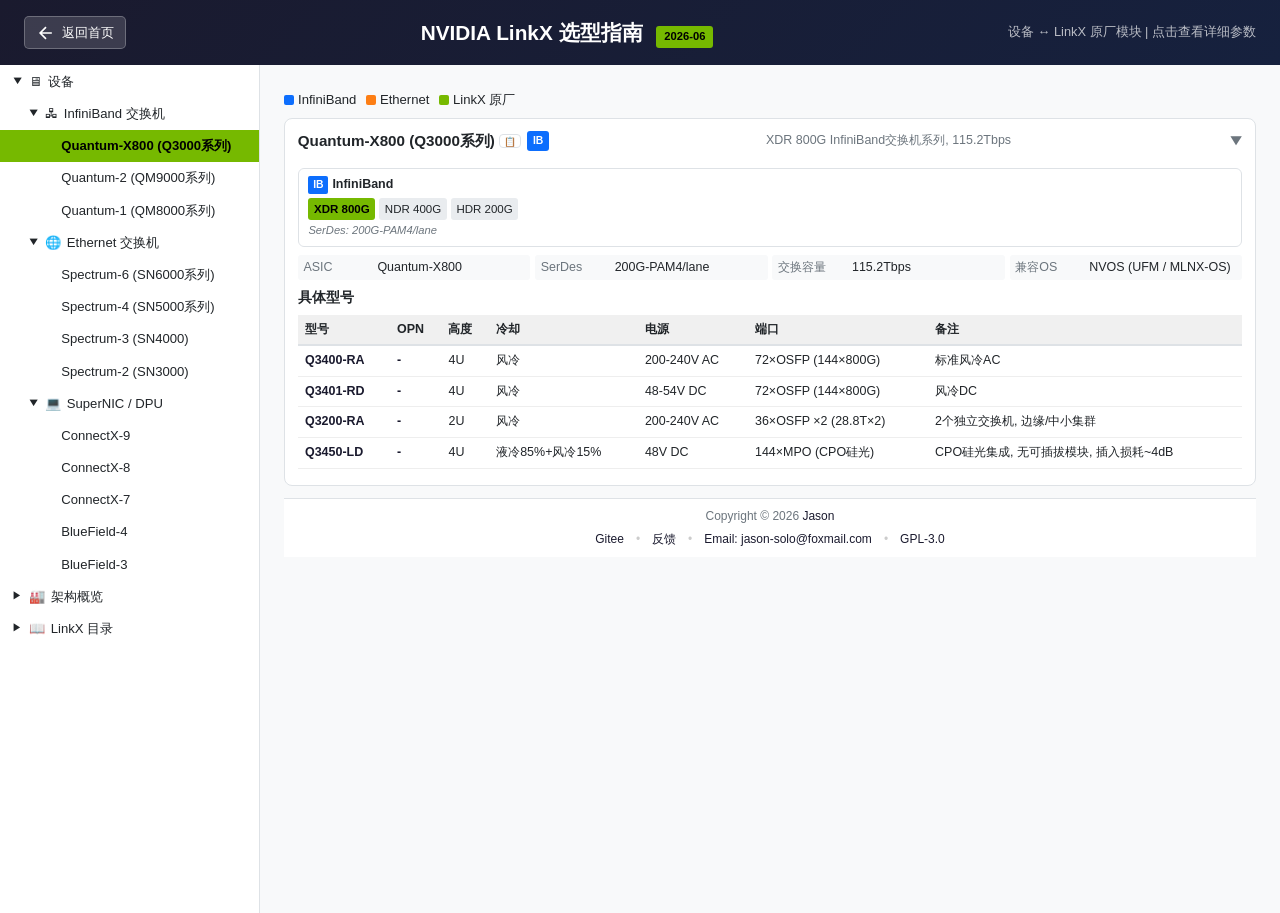
==== nvidia-linkx-selector/nvidia-linkx-selector.html @ 98344ff4 "init: JTools-OCalc - 光电领域计算工具集\n\n功能特性：\n- 进制转换器：十进制/十六进制/二进制相互转换\n- Hex/ASCII转换器：十六进制与ASCII码双向转换\n-" ====
<!DOCTYPE html>
<html lang="zh-CN">
<head>
<meta charset="UTF-8">
<meta name="viewport" content="width=device-width, initial-scale=1.0">
<title>NVIDIA LinkX 光模块选型指南</title>
<style>
:root{--bg:#f8f9fa;--card:#fff;--border:#dee2e6;--accent:#76b900;--accent2:#1a1a2e;--text:#212529;--muted:#6c757d;--ib:#0d6efd;--eth:#fd7e14;--linkx:#76b900;--sidebar-w:260px}
*{margin:0;padding:0;box-sizing:border-box}
body{font-family:-apple-system,BlinkMacSystemFont,"Segoe UI",Roboto,sans-serif;background:var(--bg);color:var(--text);line-height:1.6}
.header{background:linear-gradient(135deg,#1a1a2e,#16213e);color:#fff;padding:1rem 1.5rem;display:flex;align-items:center;justify-content:space-between;flex-wrap:wrap;gap:.5rem}
.back-button{display:inline-flex;align-items:center;gap:.35rem;padding:.3rem .7rem;background:rgba(255,255,255,.15);color:#fff;text-decoration:none;border-radius:5px;font-size:.82rem;font-weight:500;transition:all .2s;border:1px solid rgba(255,255,255,.25)}
.back-button:hover{background:rgba(255,255,255,.3);transform:translateX(-2px)}
.header h1{font-size:1.3rem}
.header h1 .badge{display:inline-block;background:var(--accent);color:#000;padding:.1rem .5rem;border-radius:3px;font-size:.7rem;font-weight:700;margin-left:.5rem}
.header .subtitle{opacity:.7;font-size:.8rem}
.layout{display:flex;height:calc(100vh - 52px);overflow:hidden}
.sidebar{width:var(--sidebar-w);min-width:var(--sidebar-w);background:var(--card);border-right:1px solid var(--border);overflow-y:auto;overflow-x:hidden;flex-shrink:0}
.sidebar-toggle{display:none;position:fixed;top:52px;left:0;z-index:100;background:var(--accent);color:#000;border:none;padding:.4rem .6rem;cursor:pointer;font-size:1rem}
.tree-item{display:flex;align-items:center;gap:.35rem;padding:.35rem .6rem;padding-left:calc(.6rem + var(--depth,0)*1rem);cursor:pointer;font-size:.82rem;white-space:nowrap;overflow:hidden;text-overflow:ellipsis;transition:background .15s;user-select:none}
.tree-item:hover{background:#e9ecef}
.tree-item.active{background:var(--accent);color:#000;font-weight:600}
.tree-item .arrow{font-size:.65rem;transition:transform .2s;flex-shrink:0;width:14px;text-align:center}
.tree-item .arrow.open{transform:rotate(90deg)}
.tree-item .icon{flex-shrink:0}
.tree-children{display:none}
.tree-children.open{display:block}
.main{flex:1;overflow-y:auto;padding:1rem 1.5rem}
.section-title{font-size:1.1rem;font-weight:700;margin:1rem 0 .6rem;padding-bottom:.25rem;border-bottom:2px solid var(--accent);display:flex;align-items:center;gap:.5rem}
.section-title .icon{font-size:1.2rem}
.legend{display:flex;flex-wrap:wrap;gap:.6rem;margin:.5rem 0;font-size:.82rem}
.legend span{display:flex;align-items:center;gap:.25rem}
.legend .dot{width:10px;height:10px;border-radius:2px;display:inline-block}
.card{background:var(--card);border:1px solid var(--border);border-radius:8px;margin-bottom:.8rem;overflow:hidden;transition:box-shadow .2s}
.card:hover{box-shadow:0 2px 12px rgba(0,0,0,.08)}
.card-header{display:flex;align-items:center;justify-content:space-between;padding:.6rem .8rem;cursor:pointer;user-select:none}
.card-header:hover{background:#f0f0f0}
.card-header .name{font-weight:700;font-size:.95rem;display:flex;align-items:center;gap:.4rem}
.card-header .name .tag{font-size:.65rem;padding:.1rem .35rem;border-radius:3px;color:#fff;font-weight:600}
.card-header .summary{color:var(--muted);font-size:.78rem}
.card-header .arrow{transition:transform .2s;font-size:.85rem;color:var(--muted)}
.card.open .card-header .arrow{transform:rotate(90deg)}
.card-body{display:none;padding:0 .8rem .6rem}
.card.open .card-body{display:block}
.rate-box{display:flex;flex-wrap:wrap;gap:.5rem;margin:.3rem 0 .5rem}
.rate-section{flex:1;min-width:200px;border:1px solid var(--border);border-radius:6px;padding:.4rem .6rem}
.rate-section .rate-title{font-weight:700;font-size:.78rem;margin-bottom:.2rem;display:flex;align-items:center;gap:.25rem}
.rate-section .rate-list{display:flex;flex-wrap:wrap;gap:.25rem}
.rate-chip{font-size:.72rem;padding:.1rem .35rem;border-radius:3px;background:#e9ecef;font-weight:500}
.rate-chip.active{background:var(--accent);color:#000;font-weight:700}
.rate-note{font-size:.7rem;color:var(--muted);margin-top:.15rem;font-style:italic}
.spec-grid{display:grid;grid-template-columns:repeat(auto-fill,minmax(220px,1fr));gap:.3rem;margin:.4rem 0}
.spec-item{display:flex;gap:.25rem;font-size:.78rem;padding:.15rem .35rem;background:#f8f9fa;border-radius:3px}
.spec-item .label{color:var(--muted);white-space:nowrap;min-width:70px}
.spec-item .value{font-weight:500}
.mod-table{width:100%;border-collapse:collapse;font-size:.78rem;margin:.4rem 0}
.mod-table th{background:#f0f0f0;padding:.3rem .45rem;text-align:left;font-weight:600;white-space:nowrap;border-bottom:2px solid var(--border)}
.mod-table td{padding:.3rem .45rem;border-bottom:1px solid #eee;vertical-align:top}
.mod-table tr:hover td{background:#f8f9fa}
.mod-table .pn{font-weight:600;cursor:pointer;color:var(--accent2)}
.mod-table .pn:hover{text-decoration:underline}
.badge-ib{background:var(--ib);color:#fff;padding:.05rem .3rem;border-radius:2px;font-size:.65rem;font-weight:600}
.badge-eth{background:var(--eth);color:#fff;padding:.05rem .3rem;border-radius:2px;font-size:.65rem;font-weight:600}
.badge-linkx{background:var(--linkx);color:#000;padding:.05rem .3rem;border-radius:2px;font-size:.65rem;font-weight:600}
.modal-overlay{display:none;position:fixed;inset:0;background:rgba(0,0,0,.5);z-index:1000;justify-content:center;align-items:center;padding:1rem}
.modal-overlay.show{display:flex}
.modal{background:var(--card);border-radius:10px;max-width:600px;width:100%;max-height:80vh;overflow-y:auto;padding:1.5rem;box-shadow:0 8px 32px rgba(0,0,0,.2)}
.modal h2{font-size:1.1rem;margin-bottom:.5rem;display:flex;align-items:center;gap:.5rem}
.modal .pn-display{font-size:1.3rem;font-weight:700;font-family:monospace;letter-spacing:.5px;margin:.3rem 0;display:flex;align-items:center;gap:.5rem}
.copy-btn{display:inline-flex;align-items:center;gap:.2rem;padding:.15rem .4rem;border:1px solid var(--border);border-radius:4px;background:var(--card);cursor:pointer;font-size:.72rem;color:var(--muted);transition:all .2s}
.copy-btn:hover{background:var(--accent);color:#000;border-color:var(--accent)}
.copy-btn.copied{background:var(--accent);color:#000;border-color:var(--accent)}
.device-link{color:inherit;text-decoration:none}
.device-link:hover{text-decoration:underline;color:var(--accent)}
.dev-name-wrap{display:inline-flex;align-items:center;gap:.25rem}
.dev-name-wrap .copy-btn{font-size:.6rem;padding:.05rem .25rem}
.doc-link{display:inline-flex;align-items:center;gap:.2rem;padding:.1rem .35rem;border:1px solid var(--accent);border-radius:3px;background:transparent;cursor:pointer;font-size:.68rem;color:var(--accent);text-decoration:none;transition:all .2s;margin-left:.3rem}
.doc-link:hover{background:var(--accent);color:#000}
.modal .close{float:right;cursor:pointer;font-size:1.2rem;color:var(--muted);border:none;background:none}
.modal .close:hover{color:var(--text)}
.modal .spec-grid{margin:.5rem 0}
.note{background:#fff3cd;border-left:3px solid #ffc107;padding:.4rem .6rem;font-size:.78rem;margin:.4rem 0;border-radius:0 4px 4px 0}
.note strong{color:#856404}
.arch-grid{display:grid;grid-template-columns:repeat(3,1fr);gap:.8rem;margin:.8rem 0}
.arch-card{background:var(--card);border:1px solid var(--border);border-radius:8px;overflow:hidden}
.arch-header{padding:.6rem .8rem;display:flex;align-items:center;gap:.5rem;border-bottom:2px solid var(--border)}
.arch-badge{display:inline-block;padding:.15rem .5rem;border-radius:4px;font-size:.75rem;font-weight:700;color:#fff}
.arch-badge.hopper{background:#76b900}
.arch-badge.blackwell{background:#1a1a2e}
.arch-badge.rubin{background:#0d6efd}
.arch-sub{font-size:.78rem;color:var(--muted)}
.arch-body{padding:.5rem .8rem}
.arch-row{display:flex;gap:.4rem;padding:.25rem 0;font-size:.78rem;border-bottom:1px solid #f0f0f0}
.arch-row:last-child{border-bottom:none}
.arch-label{color:var(--muted);white-space:nowrap;min-width:90px;font-weight:600}
.arch-val{font-weight:400}
.footer{text-align:center;padding:1rem;color:var(--muted);font-size:.75rem;border-top:1px solid var(--border);margin-top:1.5rem}
.app-footer{background:var(--card);border-top:1px solid var(--border);padding:.5rem 0;margin-top:auto;text-align:center}
.app-footer .footer-content{max-width:1200px;margin:0 auto;padding:0 1rem}
.app-footer p{color:var(--muted);font-size:.75rem;margin:0}
.app-footer a{color:var(--accent2);text-decoration:none;font-weight:500}
.app-footer a:hover{text-decoration:underline}
.app-footer .footer-links{display:flex;justify-content:center;align-items:center;gap:.75rem;flex-wrap:wrap;margin-top:.2rem}
.app-footer .separator{color:#ccc}
@media(max-width:900px){
.sidebar{position:fixed;top:52px;left:0;bottom:0;z-index:50;transform:translateX(-100%);transition:transform .25s}
.sidebar.show{transform:translateX(0)}
.sidebar-toggle{display:block}
.main{padding:.8rem}
.arch-grid{grid-template-columns:1fr}
.spec-grid{grid-template-columns:1fr}
}
</style>
</head>
<body>
<div class="header">
<a href="../home/index.html" class="back-button">
<svg width="20" height="20" viewBox="0 0 24 24" fill="none" stroke="currentColor" stroke-width="2"><path d="M19 12H5M12 19l-7-7 7-7"/></svg>
<span>返回首页</span>
</a>
<h1>NVIDIA LinkX 选型指南 <span class="badge">2026-06</span></h1>
<span class="subtitle">设备 &harr; LinkX 原厂模块 | 点击查看详细参数</span>
</div>
<button class="sidebar-toggle" onclick="document.querySelector('.sidebar').classList.toggle('show')">&#x2630;</button>
<div class="layout">
<div class="sidebar" id="sidebar"></div>
<div class="main" id="main"></div>
</div>
<div class="modal-overlay" id="modalOverlay">
<div class="modal" id="modal"></div>
</div>
<script>
const DEV_URL={
"qx800":"https://docs.nvidia.com/networking/display/xdrswitcheshwum",
"qm2":"https://docs.nvidia.com/networking/display/qm97x0pub",
"qm1":"https://www.nvidia.com/en-us/networking/infiniband-switching/",
"sn5000":"https://docs.nvidia.com/networking/display/sn5000/introduction",
"sn6":"https://www.nvidia.com/en-us/networking/ethernet-switching/",
"sn4":"https://docs.nvidia.com/networking/display/sn4000/specifications",
"sn3":"https://docs.nvidia.com/networking/display/sn3000um/introduction",
"cx9":"https://docs.nvidia.com/networking/display/connectx9supernic/introduction",
"cx8":"https://docs.nvidia.com/networking/display/connectx8supernic/introduction",
"cx7":"https://docs.nvidia.com/networking/display/connectx7vpi",
"bf4":"https://www.nvidia.cn/networking/products/data-processing-unit/",
"bf3":"https://docs.nvidia.com/networking/display/bf3dpu"
};
const MOD_URL={
"MMS4A00":"https://docs.nvidia.com/networking/display/9IAHX00XMOSFPTCVR1600",
"MMS4C10":"https://docs.nvidia.com/networking/display/9IAU000XMOSFPTCVR1600",
"MMS4C11":"https://docs.nvidia.com/networking/display/9IAU000XMOSFPTCVR1600",
"MMS4X00-NM":"https://docs.nvidia.com/networking/display/MMS4X00NM800G500M",
"MMS4X00-NM-FLT":"https://docs.nvidia.com/networking/display/MMS4X00NM800G500M",
"MMS4X00-NM-HGX":"https://docs.nvidia.com/networking/display/MMS4X00NMHGX500",
"MMS4X50-NM":"https://docs.nvidia.com/networking/display/MMS4X50NM800G2KMPUB",
"MMS4X90-NR":"https://docs.nvidia.com/networking/display/MMS4X90NR800G",
"MMS4X00-NS":"https://docs.nvidia.com/networking/display/800GMMS4X00NS",
"MMS4X00-NS-T":"https://docs.nvidia.com/networking/display/800GMMS4X00NST",
"MMS4X00-NM-T":"https://docs.nvidia.com/networking/display/MMS4X00NMT800G",
"MMA4Z00-NS-T":"https://docs.nvidia.com/networking/display/800GMMA4Z00NST",
"MMS4A20":"https://docs.nvidia.com/networking/display/9IAT0MOSFP800SPRHS",
"MMS4X00-NM16":"https://docs.nvidia.com/networking/display/MMS4X00NM16",
"MMA4Z00-NS400":"https://docs.nvidia.com/networking/display/MMA4Z00NS400",
"MMA4Z00-NS400-T":"https://docs.nvidia.com/networking/display/MMA4Z00NS400T",
"MMS4X00-NS400":"https://docs.nvidia.com/networking/display/MMS4X00NS400",
"MMA1Z00-NS400":"https://docs.nvidia.com/networking/display/MMS1Z00NS400SR4",
"MMA1Z00-NS400-T":"https://docs.nvidia.com/networking/display/MMA1Z00NS400T",
"MMS1X00-NS400":"https://docs.nvidia.com/networking/display/MMS1X00NS400",
"MMS1V00-WM":"https://docs.nvidia.com/networking/display/MMS1V00WM10",
"MMA1T00-HS":"https://docs.nvidia.com/networking/display/MMA1T00HSSpec",
"MMA1T00-VS":"https://docs.nvidia.com/networking/display/MMA1T00VSSpec",
"MMS1W50-HM":"https://docs.nvidia.com/networking/display/MMS1W50HMSpec",
"MMA1B00-E100":"https://docs.nvidia.com/networking/display/MMA1B00E100Spec",
"MMA1B00-C100D":"https://docs.nvidia.com/networking/display/MMA1B00C100DSpec",
"MMA1L10-CR":"https://docs.nvidia.com/networking/display/MMA1L10CRSpec",
"MMA1L30-CM":"https://docs.nvidia.com/networking/display/MMA1L30CRCWDM410",
"MMS1V70-CM":"https://docs.nvidia.com/networking/display/MMS1V70CM10",
"MCA4K00":"https://docs.nvidia.com/networking/display/9809IAM300XXXX1600G",
"MCA4K50":"https://docs.nvidia.com/networking/display/MCA4K50OSFP1600",
"MCA7K10":"https://docs.nvidia.com/networking/display/9809IAO500XXXXRHS2x800",
"MFA7U40-H00X":"https://docs.nvidia.com/networking/display/MFA7U40H00XDev",
"MMA2L20-AR":"https://docs.nvidia.com/networking/display/MMA2L20ARSpec",
"MMA2P00-AS":"https://docs.nvidia.com/networking/display/MMA2P00ASSpec",
"MCP4Y10-Nxxx":"https://docs.nvidia.com/networking/display/MCP4Y10NXXX2x400pub",
"MCP7Y00-Nxxx":"https://docs.nvidia.com/networking/display/MCP7Y00NXXX800pub",
"MCP7Y10-Nxxx":"https://docs.nvidia.com/networking/display/MCP7Y10NXXX800Gpub",
"MCA7J60-Nxxx":"https://docs.nvidia.com/networking/display/mca7j60nxxx800",
"MCA7J65-Nxxx":"https://docs.nvidia.com/networking/display/MCA7J65NXXX800pub",
"MCA7J70-Nxxx":"https://docs.nvidia.com/networking/display/MCA7J70NXXX800pub",
"MCA7J75-Nxxx":"https://docs.nvidia.com/networking/display/MCA7J75NXXX800Pub",
"MCA4J80-Nxxx":"https://docs.nvidia.com/networking/display/MCA4J80NXXX800Pub",
"MCP7Y60-Hxxx":"https://docs.nvidia.com/networking/display/MCP7Y60HXXX400pub",
"MCP7Y70-Hxxx":"https://docs.nvidia.com/networking/display/MCP7Y70HXXX400pub",
"MFA7U10-H00x":"https://docs.nvidia.com/networking/display/MFA7U10H00X10",
"MCP1650-H0xxEyy":"https://docs.nvidia.com/networking/display/MCP1650H0xxEyySpec",
"MCP7H50-H0xxRyy":"https://docs.nvidia.com/networking/display/MCP7H50H0xxRyy200",
"MFS1S00-HxxxV":"https://docs.nvidia.com/networking/display/MFS1S00HxxxV10",
"MFS1S50-H0xxV":"https://docs.nvidia.com/networking/display/MFS1S50H0xxV200",
"MCP1600-E0xxEyy":"https://docs.nvidia.com/networking/display/MCP1600E0xxxEyySpec",
"MCP1600-C0xxEyyz":"https://docs.nvidia.com/networking/display/MCP1600C0xxEyyzSpec",
"MFA1A00-xxxx":"https://docs.nvidia.com/networking/display/MFA1A00xxxxSpec"
};
const DATA=[
{id:"qx800",cat:"ib-switch",name:"Quantum-X800 (Q3000系列)",tags:["IB","800G"],summary:"XDR 800G InfiniBand交换机系列, 115.2Tbps",
ib:{rates:["XDR 800G","NDR 400G","HDR 200G"],serdes:"200G-PAM4/lane",active:[0]},
eth:null,
specs:{"ASIC":"Quantum-X800","SerDes":"200G-PAM4/lane","交换容量":"115.2Tbps","兼容OS":"NVOS (UFM / MLNX-OS)"},
skus:[
{model:"Q3400-RA",opn:"-",height:"4U",cooling:"风冷",power:"200-240V AC",ports:"72×OSFP (144×800G)",cpu:"Intel i3-8100H 4核",note:"标准风冷AC"},
{model:"Q3401-RD",opn:"-",height:"4U",cooling:"风冷",power:"48-54V DC",ports:"72×OSFP (144×800G)",cpu:"Intel i3-8100H 4核",note:"风冷DC"},
{model:"Q3200-RA",opn:"-",height:"2U",cooling:"风冷",power:"200-240V AC",ports:"36×OSFP ×2 (28.8T×2)",cpu:"-",note:"2个独立交换机, 边缘/中小集群"},
{model:"Q3450-LD",opn:"-",height:"4U",cooling:"液冷85%+风冷15%",power:"48V DC",ports:"144×MPO (CPO硅光)",cpu:"-",note:"CPO硅光集成, 无可插拔模块, 插入损耗~4dB"}
],
modules:[]},
{id:"qm2",cat:"ib-switch",name:"Quantum-2 (QM9000系列)",tags:["IB","400G"],summary:"NDR 400G InfiniBand交换机系列, 51.2Tbps",
ib:{rates:["NDR 400G","HDR 200G","EDR 100G"],serdes:"100G-PAM4/lane",active:[0]},
eth:null,
specs:{"ASIC":"Quantum-2","SerDes":"100G-PAM4/lane","交换容量":"51.2Tbps","兼容OS":"NVOS (UFM / MLNX-OS)"},
skus:[
{model:"QM9700",opn:"-",height:"1U",cooling:"风冷",power:"AC",ports:"64×OSFP (128×400G)",note:"标准AC"},
{model:"QM9701",opn:"-",height:"1U",cooling:"风冷",power:"48V DC",ports:"64×OSFP (128×400G)",note:"DC版"},
{model:"QM9790",opn:"-",height:"1U",cooling:"风冷",power:"AC",ports:"64×OSFP (128×400G)",note:"无SHARP版"}
],
modules:[]},
{id:"qm1",cat:"ib-switch",name:"Quantum-1 (QM8000系列)",tags:["IB","200G"],summary:"HDR 200G InfiniBand交换机, 6.4T/8.0T",
ib:{rates:["HDR 200G","EDR 100G"],serdes:"50G-PAM4/lane",active:[0]},
eth:null,
specs:{"ASIC":"Quantum-1","SerDes":"50G-PAM4/lane","交换容量":"6.4T / 8.0T","兼容OS":"NVOS (UFM / MLNX-OS)"},
skus:[
{model:"QM8700",opn:"-",height:"1U",cooling:"风冷",power:"AC",ports:"32×QSFP56 或 40×QSFP56",note:"6.4T / 8.0T"}
],
modules:[]},
{id:"sn6",cat:"eth-switch",name:"Spectrum-6 (SN6000系列)",tags:["ETH","800G"],summary:"800GbE以太网交换机系列, 102.4Tbps",
ib:null,
eth:{rates:["800GbE","400GbE","200GbE","100GbE"],serdes:"200G-PAM4/lane",active:[0]},
specs:{"ASIC":"Spectrum-6","SerDes":"200G-PAM4/lane","交换容量":"102.4Tbps","兼容OS":"NVOS (UFM), Cumulus Linux, SONiC"},
skus:[
{model:"SN6600-LD",opn:"-",height:"2U",cooling:"液冷 4×UQD8 v2",power:"48-54VDC Busbar",ports:"64×OSFP (128×800G)",note:"液冷版"},
{model:"SN6810-LD",opn:"-",height:"2U",cooling:"液冷 2×UQD8 v2",power:"48-54VDC Busbar",ports:"128×MMC-12 CPO (128×800G)",note:"CPO硅光, 无可插拔模块"},
{model:"SN6800-LD",opn:"-",height:"5U",cooling:"液冷 10×UQD8 v2",power:"48-54VDC Busbar",ports:"512×MMC-12 CPO (2048×200G)",note:"4-ASIC CPO, 409.6T, multiplane"}
],
modules:[]},
{id:"sn5000",cat:"eth-switch",name:"Spectrum-4 (SN5000系列)",tags:["ETH","800G"],summary:"Spectrum-4 以太网交换机系列, 51.2Tbps/25.6Tbps",
ib:null,
eth:{rates:["800GbE","400GbE","200GbE","100GbE","50GbE","25GbE","10GbE"],serdes:"100G-PAM4/lane",active:[0]},
specs:{"ASIC":"Spectrum-4","SerDes":"100G-PAM4/lane","交换容量":"51.2T / 25.6T","兼容OS":"NVOS (UFM), Cumulus Linux, SONiC"},
skus:[
{model:"SN5610",opn:"920-9N42F-00RI-3C1",height:"2U",cooling:"风冷",power:"4×AC PSU",ports:"64×OSFP + 2×SFP28 (51.2T)",note:"C2P airflow, P-Rel"},
{model:"SN5600",opn:"920-9N42F-00RI-7C0",height:"2U",cooling:"风冷",power:"2×AC PSU",ports:"64×OSFP + 1×SFP28 (51.2T)",note:"C2P airflow, EoL"},
{model:"SN5600D",opn:"920-9N42F-00RI-KC0",height:"2U",cooling:"风冷",power:"48VDC Busbar",ports:"64×OSFP + 1×SFP28 (51.2T)",note:"C2P airflow, MGX mount, P-Rel"},
{model:"SN5400",opn:"920-9N42C-00RB-7C0",height:"2U",cooling:"风冷",power:"2×AC PSU",ports:"64×QSFP-DD + 2×SFP28 (25.6T)",note:"C2P airflow, P-Rel"},
{model:"SN5400",opn:"920-9N42C-00FB-7C0",height:"2U",cooling:"风冷",power:"2×AC PSU",ports:"64×QSFP-DD + 2×SFP28 (25.6T)",note:"P2C airflow, P-Rel"}
],
modules:[]},
{id:"sn4",cat:"eth-switch",name:"Spectrum-3 (SN4000)",tags:["ETH","400G"],summary:"400GbE以太网交换机系列, 12.8Tbps",
ib:null,
eth:{rates:["400GbE","200GbE","100GbE","50GbE","25GbE"],serdes:"50G-PAM4/lane",active:[0]},
specs:{"ASIC":"Spectrum-3","SerDes":"50G-PAM4/lane","交换容量":"12.8T / 6.4T","兼容OS":"NVOS (MLNX-OS), Cumulus Linux, ONIE, SONiC"},
skus:[
{model:"SN4700",opn:"MSN4700-WS2F/R等",height:"1U",cooling:"风冷",power:"2×AC",ports:"32×QSFP-DD (12.8T)",note:"400GbE, P2C/C2P, Onyx/Cumulus/ONIE"},
{model:"SN4600C",opn:"MSN4600-CS2F/R等",height:"2U",cooling:"风冷",power:"2×AC",ports:"64×QSFP28 (6.4T)",note:"100GbE, P2C/C2P, Onyx/Cumulus/ONIE"},
{model:"SN4600",opn:"MSN4600-VS2FC/RC等",height:"2U",cooling:"风冷",power:"2×AC",ports:"64×QSFP56 (6.4T)",note:"200GbE, P2C/C2P, Cumulus/ONIE"}
],
modules:[]},
{id:"sn3",cat:"eth-switch",name:"Spectrum-2 (SN3000)",tags:["ETH","100G"],summary:"100GbE以太网交换机系列, 6.4Tbps",
ib:null,
eth:{rates:["100GbE","50GbE","25GbE"],serdes:"25G-NRZ/lane",active:[0]},
specs:{"ASIC":"Spectrum-2","SerDes":"25G-NRZ/lane","交换容量":"6.4T / 3.2T / 2.4T","兼容OS":"NVOS (MLNX-OS), Cumulus Linux, ONIE, SONiC"},
skus:[
{model:"SN3700",opn:"MSN3700-VS2F/R等",height:"1U",cooling:"风冷",power:"2×AC",ports:"32×QSFP56 (6.4T)",note:"200GbE, P2C/C2P, Onyx/Cumulus/ONIE"},
{model:"SN3700C",opn:"MSN3700-CS2F/R等",height:"1U",cooling:"风冷",power:"2×AC",ports:"32×QSFP28 (3.2T)",note:"100GbE, P2C/C2P, Onyx/Cumulus/ONIE"},
{model:"SN3420",opn:"MSN3420-CB2F/R等",height:"1U",cooling:"风冷",power:"2×AC",ports:"48×SFP28 + 12×QSFP28 (2.4T)",note:"25/100GbE ToR, P2C/C2P, Onyx/Cumulus/ONIE"}
],
modules:[]},
{id:"cx9",cat:"supernic",name:"ConnectX-9",tags:["IB","ETH","1.6T"],summary:"SuperNIC, 1.6T/800G, OSFP224/QSFP112, PCIe Gen6",
ib:{rates:["XDR 800G","NDR 400G","HDR 200G","EDR 100G"],serdes:"200G-PAM4/lane",active:[0]},
eth:{rates:["800GbE","400GbE","200GbE","100GbE","50GbE","25GbE"],serdes:"200G-PAM4/lane",active:[0],note:"与IB共享200G-PAM4 SerDes"},
specs:{"总带宽":"800G (1.6T双口)","Host":"PCIe Gen6 x16","形态":"1P OSFP224 / 2P QSFP112"},
skus:[
{model:"C9180",opn:"900-9X91E-00EB-ST0等",height:"-",cooling:"风冷",power:"PCIe Gen6 x16",ports:"1×OSFP224, XDR 800G/800GbE",note:"Socket-Direct, IB XDR/NDR/HDR"},
{model:"C9180",opn:"900-9X91E-00EB-DT0",height:"-",cooling:"风冷",power:"PCIe Gen6 x16",ports:"1×OSFP224, XDR 800G/800GbE",note:"DSP option, MCIO root complex for GPU/SSD"},
{model:"C9240",opn:"900-9X91Q-00CN-ST0等",height:"-",cooling:"风冷",power:"PCIe Gen6 x16",ports:"2×QSFP112, NDR 400G/400GbE",note:"Socket-Direct, IB XDR/NDR/HDR"}
],
modules:[]},
{id:"cx8",cat:"supernic",name:"ConnectX-8",tags:["IB","ETH","800G"],summary:"SuperNIC, 800G, OSFP/QSFP112, PCIe Gen6",
ib:{rates:["XDR 800G","NDR 400G","HDR 200G","EDR 100G"],serdes:"200G-PAM4/lane",active:[0],note:"IB最高800G (200G/lane)"},
eth:{rates:["400GbE","200GbE","100GbE","50GbE","25GbE"],serdes:"100G-PAM4/lane",active:[0],note:"ETH最高400G (100G/lane), 低于IB"},
specs:{"总带宽":"800 Gb/s","Host":"PCIe Gen6 x16","形态":"1P OSFP / 2P QSFP112"},
skus:[
{model:"C8180",opn:"900-9X81E-00EX-ST0等",height:"-",cooling:"风冷",power:"PCIe Gen6 x16",ports:"1×OSFP, XDR 800G/400GbE",note:"Socket-Direct/Multi-Host, IB XDR/NDR/HDR"},
{model:"C8180L",opn:"900-9X81E-00EX-DT0等",height:"-",cooling:"风冷",power:"PCIe Gen6 x16",ports:"1×OSFP, XDR 800G/400GbE",note:"Socket-Direct/Multi-Host, IB XDR/NDR/HDR"},
{model:"C8240",opn:"900-9X81Q-00CN-ST0等",height:"-",cooling:"风冷",power:"PCIe Gen6 x16",ports:"2×QSFP112, NDR 400G/400GbE",note:"DSP option, MCIO root complex, IB XDR/NDR/HDR"}
],
modules:[]},
{id:"cx7",cat:"supernic",name:"ConnectX-7",tags:["IB","ETH","400G"],summary:"400G SuperNIC, PCIe Gen4/5, IB+ETH双模",
ib:{rates:["NDR 400G","HDR 200G","EDR 100G"],serdes:"100G-PAM4/lane",active:[0]},
eth:{rates:["400GbE","200GbE","100GbE","50GbE","25GbE","10GbE"],serdes:"100G-PAM4/lane",active:[0]},
specs:{"总带宽":"400 Gb/s","Host":"PCIe Gen5 x16","形态":"HHHL/FHHL, Socket Direct"},
skus:[
{model:"MCX75310AAS-NEAT",opn:"900-9X766-003N-SQ01",height:"HHHL",cooling:"风冷",power:"PCIe x16",ports:"1×OSFP, NDR 400G/400GbE",note:"Secure Boot, 无Crypto"},
{model:"MCX75310AAC-NEAT",opn:"900-9X766-003N-SR0",height:"HHHL",cooling:"风冷",power:"PCIe x16",ports:"1×OSFP, NDR 400G/400GbE",note:"Secure Boot + Crypto"},
{model:"MCX75310AAS-HEAT",opn:"900-9X766-003N-ST02",height:"HHHL",cooling:"风冷",power:"PCIe x16",ports:"1×OSFP, NDR200 200G/200GbE",note:"Secure Boot, 无Crypto"},
{model:"MCX713104AC-ADAT",opn:"900-9X7AO-00C3-STZ",height:"HHHL",cooling:"风冷",power:"PCIe Gen4 x16",ports:"4×SFP56, 50/25GbE",note:"ETH only, Secure Boot + Crypto"},
{model:"MCX713104AS-ADAT",opn:"900-9X7AO-0003-ST0",height:"HHHL",cooling:"风冷",power:"PCIe Gen4 x16",ports:"4×SFP56, 50/25GbE",note:"ETH only, Secure Boot, 无Crypto"},
{model:"MCX713114TC-GEAT",opn:"900-9X7AH-004N-CT0",height:"FHHL",cooling:"风冷",power:"PCIe Gen4 x16",ports:"4×SFP56, 50/25GbE",note:"Telco, PPS/SMAs/SyncE, Crypto"},
{model:"MCX715105AS-WEAT1",opn:"900-9X7AH-0039-STZ1",height:"HHHL",cooling:"风冷",power:"PCIe x16+Socket Direct",ports:"1×QSFP112, NDR 400G/400GbE",note:"Socket Direct Ready, Secure Boot"},
{model:"MCX755106AS-HEAT",opn:"900-9X7AH-0078-DTZ",height:"HHHL",cooling:"风冷",power:"PCIe x16+Socket Direct",ports:"2×QSFP112, NDR200 200G/200GbE",note:"Socket Direct Ready, Secure Boot"},
{model:"MCX755106AC-HEAT",opn:"900-9X7AH-0079-DTZ",height:"HHHL",cooling:"风冷",power:"PCIe x16+Socket Direct",ports:"2×QSFP112, NDR200 200G/200GbE",note:"Socket Direct Ready, Secure Boot + Crypto"}
],
modules:[]},
{id:"bf4",cat:"supernic",name:"BlueField-4",tags:["ETH","800G","DPU"],summary:"800G DPU, 2×400G OSFP, 64核Arm V2, PCIe Gen6",
ib:{rates:["XDR 800G","NDR 400G","HDR 200G","EDR 100G"],serdes:"200G-PAM4/lane",active:[0],note:"集成ConnectX-9"},
eth:{rates:["800GbE","400GbE","200GbE","100GbE","50GbE","25GbE"],serdes:"200G-PAM4/lane",active:[0]},
specs:{"网络带宽":"800 Gb/s","Arm核":"64×Neoverse V2, 114MB L3","内存":"128GB LPDDR5x + 512GB SSD","Host":"PCIe 6.0 x16 (服务器) / PCIe 5.0 x32 (自托管)","安全":"ASTRA, IPsec/TLS/PSP, 实时威胁检测","存储":"NVMe-oF, S3 over RDMA, NVMe/TCP"},
modules:[]},
{id:"bf3",cat:"supernic",name:"BlueField-3",tags:["ETH","400G","DPU"],summary:"400G DPU/SuperNIC, 16/8核Arm, PCIe Gen5",
ib:{rates:["NDR 400G","HDR 200G","EDR 100G"],serdes:"100G-PAM4/lane",active:[0],note:"集成ConnectX-7"},
eth:{rates:["400GbE","200GbE","100GbE","50GbE","25GbE"],serdes:"100G-PAM4/lane",active:[0]},
specs:{"网络带宽":"400 Gb/s","Host":"PCIe 5.0 x16","安全":"IPsec/TLS/MACsec/PSP, PKA, TRNG","存储":"NVMe-oF, NVMe/TCP, BlueField SNAP"},
skus:[
{model:"B3240",opn:"900-9D3B6-00CN-AB0等",height:"Dual-Slot FHHL",cooling:"风冷",power:"x16+Ext",ports:"2×QSFP112, NDR 400G/400GbE",note:"P-Series 16核, 32GB DDR5, Crypto, BMC"},
{model:"B3240",opn:"900-9D3B6-00CN-PA0",height:"Single-Slot FHHL",cooling:"风冷",power:"x16+Ext",ports:"2×QSFP112, NDR 400G/400GbE",note:"P-Series 16核, 32GB, 冷通道服务器专用"},
{model:"B3220",opn:"900-9D3B6-00CV-AA0等",height:"Single-Slot FHHL",cooling:"风冷",power:"x16+Ext",ports:"2×QSFP112, NDR200 200G/200GbE",note:"P-Series 16核, 32GB DDR5, Crypto, BMC"},
{model:"B3210E",opn:"900-9D3B6-00CC-EA0等",height:"Single-Slot FHHL",cooling:"风冷",power:"x16+Ext",ports:"2×QSFP112, HDR100 100G/100GbE",note:"E-Series 16核, 32GB DDR5, Crypto, BMC"},
{model:"B3220L",opn:"900-9D3B4-00CV-EA0等",height:"Single-Slot FHHL",cooling:"风冷",power:"x16",ports:"2×QSFP112, NDR200 200G/200GbE",note:"SuperNIC, E-Series 8核, 16GB, Crypto"},
{model:"B3210L",opn:"900-9D3B4-00CC-EA0等",height:"Single-Slot FHHL",cooling:"风冷",power:"x16",ports:"2×QSFP112, HDR100 100G/100GbE",note:"SuperNIC, E-Series 8核, 16GB, Crypto"},
{model:"B3140H",opn:"900-9D3D4-00EN-HA0等",height:"Single-Slot HHHL",cooling:"风冷",power:"x16",ports:"1×QSFP112, NDR 400G/400GbE",note:"SuperNIC, E-Series 8核, 16GB, Crypto"}
],
modules:[]}
];

const MOD_APP={
"MMS4A00":"Used in Quantum-3 air-cooled and liquid-cooled switch",
"MMS4C10":"IHS: Quantum-3, air-cooled Spectrum-6; RHS: Quantum-3, liquid-cooled Spectrum-6, Vera Rubin NVL72 (IB XDR)",
"MMS4C11":"IHS: Quantum-3, air-cooled Spectrum-6; RHS: Quantum-3, liquid-cooled Spectrum-6, Vera Rubin NVL72 (ETH 800GbE)",
"MMS4X00-NM":"Quantum-2 or Spectrum-4 air-cooled switches (switch-to-switch, 100-500m)",
"MMS4X00-NM-FLT":"DGX-H100 systems to switches (flat top)",
"MMS4X00-NM-HGX":"Rubin NVL8 to Spectrum-4/Spectrum-5 switches",
"MMS4X50-NM":"Quantum-2 or Spectrum-4 air-cooled switches (switch-to-switch, 2km)",
"MMS4X90-NR":"Spectrum-4 switches (switch-to-switch, up to 10km)",
"MMS4X00-NS":"Quantum-2/Spectrum-4 switches, DGX-H100, ConnectX-7, BlueField-3 (100m)",
"MMS4X00-NS-T":"Spectrum-4 air-cooled switches (ETH only, 100m)",
"MMS4X00-NM-T":"Spectrum-4 air-cooled switches (ETH only, 500m)",
"MMA4Z00-NS-T":"Spectrum-4 switches (ETH only, 50m MM)",
"MMS4A20":"ConnectX-8 cards with Quantum-X800 QM3x00 switches",
"MMS4X00-NM16":"Spectrum-4 air-cooled switches (MPO16, ETH only)",
"MMA4Z00-NS400":"ConnectX-7/OSFP adapters to twin-port transceivers in 2x400G IB/ETH switches",
"MMA4Z00-NS400-T":"ConnectX-7/OSFP adapters to twin-port transceivers in 2x400G ETH switches",
"MMS4X00-NS400":"ConnectX-7/OSFP adapters to twin-port transceivers in 2x400G IB/ETH switches",
"MMA1Z00-NS400":"ConnectX-7/QSFP112 or BlueField-3/QSFP112 to twin-port in 2x400G IB/ETH switches",
"MMA1Z00-NS400-T":"ConnectX-7/QSFP112 to twin-port in 2x400G ETH switches",
"MMS1X00-NS400":"ConnectX-7/QSFP112 or BlueField-3/QSFP112 to twin-port in 2x400G IB/ETH switches (FR4 500m)",
"MMS1V00-WM":"400GbE links on QSFP-DD host (DR4 500m SM)",
"MMA1T00-HS":"InfiniBand HDR and EDR links",
"MMA1T00-VS":"200GbE Ethernet links (backward compatible 100GbE)",
"MMS1W50-HM":"200Gb/s FR4 InfiniBand HDR links",
"MMA1B00-E100":"100GbE/IB EDR links (SR4 100m MM)",
"MMA1B00-C100D":"100GbE links (SR4 100m MM)",
"MMA1L10-CR":"100GBASE-LR4/40GBASE-LR4 Ethernet, IB EDR end-to-end",
"MMA1L30-CM":"100G Ethernet (CWDM4), IB EDR end-to-end",
"MMS1V70-CM":"4x MMS1V70-CM on MSN2700 to single MMS1V00-WM on MSN4700",
"MCA4K00":"1.6T RHS NVL5 switch-to-switch, 800G RHS HCA-to-HCA",
"MCA4K50":"1.6T XDR switch-to-switch",
"MCA7K10":"1.6G Quantum-X800 switch to 2x800G ConnectX-8 adapters (IHS→RHS)",
"MFA7U40-H00X":"200G HDR100 Splitter AOC (switch-to-2x100G adapters)",
"MMA2L20-AR":"25GBASE-LR Ethernet (10km SM, backward compatible 10G)",
"MMA2P00-AS":"25GBASE-SR Ethernet (100m MM)",
"MCP4Y10-Nxxx":"2x400G Quantum-2/Spectrum-4 switch-to-switch, switch-to-DGX-H100",
"MCP7Y00-Nxxx":"Quantum-2/Spectrum-4 switch-to-two 400G ConnectX-7 OSFP adapters",
"MCP7Y10-Nxxx":"2x400G Quantum-2/Spectrum-4 switch-to-two 400G QSFP112 ConnectX-7/BF3",
"MCA7J60-Nxxx":"Quantum-2/Spectrum-4 switch-to-two 400G ConnectX-7 OSFP adapters (ACC)",
"MCA7J65-Nxxx":"Quantum-2 switch-to-two 400G QSFP112 BF3 DPUs (ACC, 4-5m)",
"MCA7J70-Nxxx":"Quantum-2/Spectrum-4 switch-to-four 200G ConnectX-7 OSFP adapters (ACC)",
"MCA7J75-Nxxx":"Quantum-2/Spectrum-4 switch-to-four 200G QSFP112 adapters (ACC)",
"MCA4J80-Nxxx":"2x400G Quantum-2/Spectrum-4 switch-to-switch, switch-to-DGX-H100 (IB ACC)",
"MCP7Y60-Hxxx":"2x200G Quantum-2/Spectrum-4 switch-to-two 200G switches (Splitter DAC)",
"MCP7Y70-Hxxx":"2x200G Quantum-2/Spectrum-4 switch-to-four 100G switches (Splitter DAC)",
"MFA7U10-H00x":"400G HDR Splitter AOC (switch-to-2x200G adapters)",
"MCP1650-H0xxEyy":"200G HDR DAC (switch-to-switch, 1-2.5m)",
"MCP7H50-H0xxRyy":"200G Splitter DAC (1 port→2x100G, 1-3m)",
"MFS1S00-HxxxV":"200G HDR/200GbE AOC (switch-to-switch, 3-100m)",
"MFS1S50-H0xxV":"200G Low Latency Splitter AOC (switch-to-2x100G, 3-100m)",
"MCP1600-E0xxEyy":"100G IB EDR/ETH DAC (switch-to-switch, 1-5m)",
"MCP1600-C0xxEyyz":"100GbE DAC (switch-to-switch, 1-5m)",
"MFA1A00-xxxx":"100G IB EDR/ETH AOC (switch-to-switch, 3-100m)"
};
const CATALOG=[
{cat:"1.6t",group:"1.6T XDR 光模块 (OSFP224)",items:[
{pn:"MMS4A00",rate:"1.6T (2xDR4)",fiber:"SM",wl:"1310nm",dist:"500m",conn:"2×MPO-12/APC",pwr:"33.5W",temp:"20~70°C",proto:"IB XDR",form:"OSFP224",top:"finned top",color:"-",note:"IHS (switch), CMIS 4.0"},
{pn:"MMS4C10",rate:"1.6T (2xDR4)",fiber:"SM",wl:"1310nm",dist:"500m",conn:"2×MPO-12/APC",pwr:"27W",temp:"20~70°C",proto:"IB XDR",form:"OSFP224",top:"finned/flat top",color:"-",note:"Gen2 FRO, IHS/RHS, CMIS 5.0"},
{pn:"MMS4C11",rate:"1.6T (2xDR4)",fiber:"SM",wl:"1310nm",dist:"500m",conn:"2×MPO-12/APC",pwr:"27W",temp:"20~70°C",proto:"ETH",form:"OSFP224",top:"finned/flat top",color:"-",note:"Gen2 FRO, IHS/RHS, 800GbE, CMIS 5.0"}
]},
{cat:"800g",group:"800G XDR 光模块 (OSFP, 200G-PAM4/lane)",items:[
{pn:"MMS4A20",rate:"800G (DR4)",fiber:"SM",wl:"1310nm",dist:"500m",conn:"1×MPO-12/APC",pwr:"18W",temp:"0~70°C",proto:"IB XDR",form:"OSFP",top:"flat top",color:"-",note:"Single-port RHS, CMIS 4.0"}
]},
{cat:"800g",group:"800G NDR 光模块 (OSFP, 100G-PAM4/lane)",items:[
{pn:"MMS4X00-NM",rate:"800G (2xDR4)",fiber:"SM",wl:"1310nm",dist:"500m",conn:"2×MPO-12/APC",pwr:"17W",temp:"0~70°C",proto:"IB NDR / ETH",form:"OSFP",top:"finned top",color:"purple tab",note:"CMIS 4.0"},
{pn:"MMS4X00-NM-FLT",rate:"800G (2xDR4)",fiber:"SM",wl:"1310nm",dist:"500m",conn:"2×MPO-12/APC",pwr:"17W",temp:"0~70°C",proto:"IB NDR / ETH",form:"OSFP",top:"flat top",color:"purple tab",note:"DGX/H100, 没有独立页面(在MMS4X00-NM主页里有简介), CMIS 4.0"},
{pn:"MMS4X00-NM-HGX",rate:"800G (2xDR4)",fiber:"SM",wl:"1310nm",dist:"500m",conn:"2×MPO-12/APC",pwr:"15W",temp:"0~70°C",proto:"ETH",form:"OSFP",top:"flat top",color:"-",note:"Rubin NVL8 only, CMIS 4.0+"},
{pn:"MMS4X50-NM",rate:"800G (2xFR4)",fiber:"SM",wl:"CWDM4 EML",dist:"2km",conn:"2×LC Duplex",pwr:"17W",temp:"0~70°C",proto:"IB NDR / ETH",form:"OSFP",top:"finned top",color:"bright green tab",note:"CMIS 5.0"},
{pn:"MMS4X90-NR",rate:"800G (2xLR4)",fiber:"SM",wl:"CWDM4 EML",dist:"10km",conn:"2×LC Duplex",pwr:"17W",temp:"0~70°C",proto:"ETH",form:"OSFP",top:"finned top",color:"-",note:"CMIS 5.0"},
{pn:"MMS4X00-NS",rate:"800G (2xDR4)",fiber:"SM",wl:"1310nm",dist:"100m",conn:"2×MPO-12/APC",pwr:"17W",temp:"0~70°C",proto:"IB NDR / ETH",form:"OSFP",top:"finned/flat top",color:"white stripe",note:"CMIS 4.0"},
{pn:"MMS4X00-NS-T",rate:"800G (2xDR4)",fiber:"SM",wl:"1310nm",dist:"100m",conn:"2×MPO-12/APC",pwr:"17W",temp:"0~70°C",proto:"ETH",form:"OSFP",top:"finned top",color:"-",note:"ETH only, CMIS 4.0"},
{pn:"MMS4X00-NM-T",rate:"800G (2xDR4)",fiber:"SM",wl:"1310nm",dist:"500m",conn:"2×MPO-12/APC",pwr:"17W",temp:"0~70°C",proto:"ETH",form:"OSFP",top:"open/closed top",color:"-",note:"ETH only, CMIS 4.0"},
{pn:"MMA4Z00-NS-T",rate:"800G (2xSR4)",fiber:"MM",wl:"850nm VCSEL",dist:"50m",conn:"2×MPO-12/APC",pwr:"17W",temp:"0~70°C",proto:"ETH",form:"OSFP",top:"finned top",color:"blue tab",note:"CMIS 4.0"},
{pn:"MMS4X00-NM16",rate:"800G (DR8)",fiber:"SM",wl:"1310nm",dist:"500m",conn:"1×MPO-16/APC",pwr:"17W",temp:"0~70°C",proto:"ETH",form:"OSFP",top:"finned top",color:"-",note:"MPO16, 8ch parallel, ETH only"}
]},
{cat:"400g",group:"400G 光模块 (OSFP/QSFP112/QSFP-DD)",items:[
{pn:"MMA4Z00-NS400",rate:"400G SR4",fiber:"MM",wl:"850nm VCSEL",dist:"50m",conn:"MPO-12/APC",pwr:"8.5W",temp:"0~70°C",proto:"IB NDR / ETH",form:"OSFP",top:"flat top",color:"-",note:"CMIS 4.0"},
{pn:"MMA4Z00-NS400-T",rate:"400G SR4",fiber:"MM",wl:"850nm VCSEL",dist:"50m",conn:"MPO-12/APC",pwr:"8.5W",temp:"0~70°C",proto:"ETH",form:"OSFP",top:"flat top",color:"-",note:"ETH only, CMIS 4.0"},
{pn:"MMS4X00-NS400",rate:"400G DR4",fiber:"SM",wl:"1310nm EML",dist:"100m",conn:"MPO-12/APC",pwr:"9W",temp:"0~70°C",proto:"IB NDR / ETH",form:"OSFP",top:"flat top",color:"-",note:"CMIS 4.0"},
{pn:"MMA1Z00-NS400",rate:"400G SR4",fiber:"MM",wl:"850nm VCSEL",dist:"50m",conn:"MPO-12/APC",pwr:"9W",temp:"0~70°C",proto:"IB NDR / ETH",form:"QSFP112",top:"",color:"-",note:"CMIS 4.0"},
{pn:"MMA1Z00-NS400-T",rate:"400G SR4",fiber:"MM",wl:"850nm VCSEL",dist:"50m",conn:"MPO-12/APC",pwr:"8.5W",temp:"0~70°C",proto:"ETH",form:"QSFP112",top:"",color:"-",note:"ETH only, CMIS 4.0"},
{pn:"MMS1X00-NS400",rate:"400G FR4",fiber:"SM",wl:"1310nm EML",dist:"500m",conn:"MPO-12/APC",pwr:"9.5W",temp:"0~70°C",proto:"IB NDR / ETH",form:"QSFP112",top:"",color:"-",note:"CMIS 4.0"},
{pn:"MMS1V00-WM",rate:"400G DR4",fiber:"SM",wl:"1310nm",dist:"500m",conn:"MPO-12",pwr:"12W",temp:"0~70°C",proto:"ETH",form:"QSFP-DD",top:"-",color:"-",note:"CMIS 4.0"},
{pn:"NCP4SI4N",rate:"400G FR4",fiber:"SM",wl:"1310nm",dist:"2km",conn:"-",pwr:"-",temp:"-",proto:"IB NDR / ETH",form:"on-board",top:"-",color:"-",note:"ConnectX-7, non-pluggable"},
{pn:"NCP4SI4M",rate:"400G DR4",fiber:"SM",wl:"1310nm",dist:"500m",conn:"-",pwr:"-",temp:"-",proto:"IB NDR / ETH",form:"on-board",top:"-",color:"-",note:"ConnectX-7, non-pluggable"},
{pn:"NCP4SI6N",rate:"400G SR8",fiber:"MM",wl:"850nm",dist:"100m",conn:"-",pwr:"-",temp:"-",proto:"ETH",form:"on-board",top:"-",color:"-",note:"ConnectX-7, non-pluggable"}
]},
{cat:"200g",group:"200G 光模块 (QSFP56)",items:[
{pn:"MMA1T00-HS",rate:"200G SR4",fiber:"MM",wl:"850nm VCSEL",dist:"100m",conn:"MPO-12 UPC",pwr:"4.35W",temp:"0~70°C",proto:"IB HDR",form:"QSFP56",top:"-",color:"-",note:"SFF-8636"},
{pn:"MMA1T00-VS",rate:"200G SR4",fiber:"MM",wl:"850nm VCSEL",dist:"100m",conn:"MPO-12 UPC",pwr:"4.35W",temp:"0~70°C",proto:"ETH",form:"QSFP56",top:"-",color:"-",note:"200GbE, SFF-8636"},
{pn:"MMS1W50-HM",rate:"200G FR4",fiber:"SM",wl:"1310nm CWDM",dist:"2km",conn:"LC Duplex UPC",pwr:"5.5W",temp:"0~70°C",proto:"IB HDR / ETH",form:"QSFP56",top:"-",color:"-",note:"CMIS 4.04"},
{pn:"NCP2SI2N",rate:"200G×2 FR4",fiber:"SM",wl:"-",dist:"2km",conn:"-",pwr:"-",temp:"-",proto:"IB HDR / ETH",form:"on-board",top:"-",color:"-",note:"ConnectX-7, non-pluggable"},
{pn:"NCP2SI2M",rate:"200G×2 SR4",fiber:"MM",wl:"-",dist:"100m",conn:"-",pwr:"-",temp:"-",proto:"ETH",form:"on-board",top:"-",color:"-",note:"ConnectX-7, non-pluggable"}
]},
{cat:"100g",group:"100G 光模块 (QSFP28)",items:[
{pn:"MMA1B00-E100",rate:"100G SR4",fiber:"MM",wl:"850nm VCSEL",dist:"100m",conn:"MPO",pwr:"Class 3",temp:"0~70°C",proto:"IB EDR / ETH",form:"QSFP28",top:"-",color:"-",note:"SFF-8636"},
{pn:"MMA1B00-C100D",rate:"100G SR4",fiber:"MM",wl:"850nm VCSEL",dist:"100m",conn:"MPO UPC",pwr:"2.5W",temp:"0~70°C",proto:"ETH",form:"QSFP28",top:"-",color:"-",note:"100GbE, SFF-8636"},
{pn:"MMA1L10-CR",rate:"100G LR4",fiber:"SM",wl:"LAN-WDM",dist:"10km",conn:"LC Duplex UPC",pwr:"3.5W",temp:"0~70°C",proto:"ETH+IB EDR",form:"QSFP28",top:"-",color:"-",note:"SFF-8636"},
{pn:"MMA1L30-CM",rate:"100G CWDM4",fiber:"SM",wl:"1310nm CWDM",dist:"2km",conn:"LC Duplex UPC",pwr:"3.5W",temp:"0~70°C",proto:"ETH+IB EDR",form:"QSFP28",top:"-",color:"-",note:"SFF-8636"},
{pn:"MMS1V70-CM",rate:"100G DR1",fiber:"SM",wl:"1310nm",dist:"500m",conn:"LC Duplex",pwr:"4W",temp:"0~70°C",proto:"ETH",form:"QSFP28",top:"-",color:"-",note:"SFF-8636"}
]},
{cat:"100g",group:"25G 光模块 (SFP28)",items:[
{pn:"MMA2L20-AR",rate:"25G LR",fiber:"SM",wl:"1310nm",dist:"10km",conn:"LC Duplex",pwr:"-",temp:"-",proto:"ETH",form:"SFP28",top:"-",color:"-",note:"25GbE LR"},
{pn:"MMA2P00-AS",rate:"25G SR",fiber:"MM",wl:"850nm",dist:"100m",conn:"LC Duplex",pwr:"-",temp:"-",proto:"ETH",form:"SFP28",top:"-",color:"-",note:"25GbE SR"}
]},
{cat:"cable",group:"1.6T 线缆 (OSFP224)",items:[
{pn:"MCA4K00",rate:"1.6T",fiber:"ACC",wl:"-",dist:"≤2m",conn:"1.6G→1.6G OSFP",pwr:"-",temp:"-",proto:"IB XDR",form:"OSFP224",top:"RHS",color:"-",note:"Active Copper Cable"},
{pn:"MCA4K50",rate:"1.6T",fiber:"ACC",wl:"-",dist:"≤2m",conn:"1.6G→1.6G OSFP",pwr:"-",temp:"-",proto:"IB XDR",form:"OSFP224",top:"IHS to RHS",color:"-",note:"Active Copper Cable"},
{pn:"MCA7K10",rate:"1.6T",fiber:"ACC",wl:"-",dist:"≤2m",conn:"1.6G→2×800G OSFP IHS→RHS",pwr:"-",temp:"-",proto:"IB XDR",form:"OSFP224",top:"-",color:"-",note:"Splitter ACC"}
]},
{cat:"cable",group:"800G 线缆 (OSFP)",items:[
{pn:"MCP4Y10-Nxxx",rate:"2×400G",fiber:"DAC",wl:"-",dist:"1-3m",conn:"2×400G OSFP",pwr:"-",temp:"-",proto:"IB NDR / ETH",form:"OSFP",top:"-",color:"-",note:"Passive DAC"},
{pn:"MCP7Y00-Nxxx",rate:"800G",fiber:"DAC",wl:"-",dist:"1-3m",conn:"2×400G OSFP",pwr:"-",temp:"-",proto:"IB NDR / ETH",form:"OSFP",top:"-",color:"-",note:"Splitter DAC"},
{pn:"MCP7Y10-Nxxx",rate:"800G",fiber:"DAC",wl:"-",dist:"1-3m",conn:"2×400G QSFP112",pwr:"-",temp:"-",proto:"IB NDR / ETH",form:"QSFP112",top:"-",color:"-",note:"Splitter DAC"},
{pn:"MCA7J60-Nxxx",rate:"800G",fiber:"ACC",wl:"-",dist:"≤3m",conn:"2×400G OSFP",pwr:"-",temp:"-",proto:"IB NDR / ETH",form:"OSFP",top:"-",color:"-",note:"Splitter ACC"},
{pn:"MCA7J65-Nxxx",rate:"800G",fiber:"ACC",wl:"-",dist:"≤3m",conn:"2×400G QSFP112",pwr:"-",temp:"-",proto:"IB NDR / ETH",form:"QSFP112",top:"-",color:"-",note:"Splitter ACC"},
{pn:"MCA7J70-Nxxx",rate:"800G",fiber:"ACC",wl:"-",dist:"≤3m",conn:"4×200G OSFP",pwr:"-",temp:"-",proto:"ETH",form:"OSFP",top:"-",color:"-",note:"Splitter ACC"},
{pn:"MCA7J75-Nxxx",rate:"800G",fiber:"ACC",wl:"-",dist:"≤3m",conn:"4×200G QSFP112",pwr:"-",temp:"-",proto:"ETH",form:"QSFP112",top:"-",color:"-",note:"Splitter ACC"},
{pn:"MCA4J80-Nxxx",rate:"800G",fiber:"ACC",wl:"-",dist:"≤3m",conn:"2×400G OSFP",pwr:"-",temp:"-",proto:"IB NDR",form:"OSFP",top:"-",color:"-",note:"IB ACC"}
]},
{cat:"cable",group:"400G 线缆 (OSFP)",items:[
{pn:"MCP7Y60-Hxxx",rate:"400G",fiber:"DAC",wl:"-",dist:"1-3m",conn:"2×200G QSFP56",pwr:"-",temp:"-",proto:"IB HDR / ETH",form:"OSFP",top:"-",color:"-",note:"Splitter DAC"},
{pn:"MCP7Y70-Hxxx",rate:"400G",fiber:"DAC",wl:"-",dist:"1-3m",conn:"4×100G QSFP56",pwr:"-",temp:"-",proto:"IB HDR / ETH",form:"OSFP",top:"-",color:"-",note:"Splitter DAC"},
{pn:"MFA7U10-H00x",rate:"400G",fiber:"AOC",wl:"-",dist:"3-100m",conn:"2×200G QSFP56",pwr:"-",temp:"-",proto:"IB HDR",form:"OSFP",top:"-",color:"-",note:"HDR Splitter AOC"}
]},
{cat:"cable",group:"200G 线缆 (QSFP56)",items:[
{pn:"MCP1650-H0xxEyy",rate:"200G",fiber:"DAC",wl:"-",dist:"1-2.5m",conn:"-",pwr:"-",temp:"-",proto:"IB HDR / ETH",form:"QSFP56",top:"-",color:"-",note:"直连DAC"},
{pn:"MCP7H50-H0xxRyy",rate:"200G",fiber:"DAC",wl:"-",dist:"1-3m",conn:"2×100G QSFP56",pwr:"-",temp:"-",proto:"IB HDR / ETH",form:"QSFP56",top:"-",color:"-",note:"Splitter DAC"},
{pn:"MFS1S00-HxxxV",rate:"200G",fiber:"AOC",wl:"-",dist:"3-100m",conn:"-",pwr:"-",temp:"-",proto:"IB HDR / ETH",form:"QSFP56",top:"-",color:"-",note:"直连AOC"},
{pn:"MFS1S50-H0xxV",rate:"200G",fiber:"AOC",wl:"-",dist:"3-100m",conn:"2×100G QSFP56",pwr:"-",temp:"-",proto:"IB HDR / ETH",form:"QSFP56",top:"-",color:"-",note:"Low Latency AOC"},
{pn:"MFA7U40-H00X",rate:"200G",fiber:"AOC",wl:"-",dist:"3-100m",conn:"2×100G QSFP56",pwr:"-",temp:"-",proto:"IB HDR100 / ETH",form:"QSFP56",top:"-",color:"-",note:"HDR100 Splitter AOC"}
]},
{cat:"cable",group:"100G 线缆 (QSFP28)",items:[
{pn:"MCP1600-E0xxEyy",rate:"100G",fiber:"DAC",wl:"-",dist:"1-5m",conn:"-",pwr:"-",temp:"-",proto:"IB EDR / ETH",form:"QSFP28",top:"-",color:"-",note:"直连DAC"},
{pn:"MCP1600-C0xxEyyz",rate:"100G",fiber:"DAC",wl:"-",dist:"1-5m",conn:"-",pwr:"-",temp:"-",proto:"ETH",form:"QSFP28",top:"-",color:"-",note:"100GbE DAC"},
{pn:"MFA1A00-xxxx",rate:"100G",fiber:"AOC",wl:"-",dist:"3-100m",conn:"-",pwr:"-",temp:"-",proto:"IB EDR / ETH",form:"QSFP28",top:"-",color:"-",note:"直连AOC"}
]}
];

const catNames={"ib-switch":"InfiniBand 交换机","eth-switch":"Ethernet 交换机","supernic":"SuperNIC / DPU"};
const catIcons={"ib-switch":"&#x1F5A7;","eth-switch":"&#x1F310;","supernic":"&#x1F4BB;"};
const catOrder=["ib-switch","eth-switch","supernic"];
const catalogCatNames={"1.6t":"1.6T","800g":"800G","400g":"400G","200g":"200G","100g":"100G","cable":"线缆 DAC/AOC"};

function protoBadges(p){return p.split("/").map(x=>x.trim()).map(x=>x.startsWith("IB")?`<span class="badge-ib">${x}</span>`:`<span class="badge-eth">${x}</span>`).join(" ")}

function renderRateBox(d){
let h='<div class="rate-box">';
if(d.ib){
h+=`<div class="rate-section"><div class="rate-title"><span class="badge-ib">IB</span> InfiniBand</div><div class="rate-list">`;
d.ib.rates.forEach((r,i)=>{h+=`<span class="rate-chip${d.ib.active.includes(i)?' active':''}">${r}</span>`});
h+=`</div><div class="rate-note">SerDes: ${d.ib.serdes}</div>`;
if(d.ib.note)h+=`<div class="rate-note">${d.ib.note}</div>`;
h+='</div>'}
if(d.eth){
h+=`<div class="rate-section"><div class="rate-title"><span class="badge-eth">ETH</span> Ethernet</div><div class="rate-list">`;
d.eth.rates.forEach((r,i)=>{h+=`<span class="rate-chip${d.eth.active.includes(i)?' active':''}">${r}</span>`});
h+=`</div><div class="rate-note">SerDes: ${d.eth.serdes}</div>`;
if(d.eth.note)h+=`<div class="rate-note">${d.eth.note}</div>`;
h+='</div>'}
h+='</div>';return h}

function renderCard(d){
const specHtml=Object.entries(d.specs).map(([k,v])=>`<div class="spec-item"><span class="label">${k}</span><span class="value">${v}</span></div>`).join("");
const skuHtml=d.skus?`<div style="margin:.4rem 0"><div style="font-weight:600;font-size:.85rem;margin-bottom:.2rem">具体型号</div><table class="mod-table"><thead><tr><th>型号</th><th>OPN</th><th>高度</th><th>冷却</th><th>电源</th><th>端口</th><th>备注</th></tr></thead><tbody>${d.skus.map(s=>`<tr><td class="pn" onclick="copyPN(this,'${s.model}')" title="点击复制">${s.model}</td><td class="pn" onclick="copyPN(this,'${s.opn}')" title="点击复制">${s.opn}</td><td>${s.height}</td><td>${s.cooling}</td><td>${s.power}</td><td>${s.ports}</td><td>${s.note}</td></tr>`).join("")}</tbody></table></div>`:"";
const modHtml=d.modules.length?`<table class="mod-table"><thead><tr><th>LinkX 型号</th><th>速率</th><th>距离</th><th>协议</th><th>备注</th></tr></thead><tbody>${d.modules.map(m=>{const mLink=MOD_URL[m.pn]?`<a class="doc-link" href="${MOD_URL[m.pn]}" target="_blank" title="官方文档">&#x1F517;</a>`:"";return`<tr><td class="pn" onclick="showModule('${m.pn}',${JSON.stringify(m.detail||{}).replace(/"/g,'&quot;')})">${m.pn}${mLink}</td><td>${m.rate}</td><td>${m.dist}</td><td>${protoBadges(m.proto)}</td><td>${m.note}</td></tr>`}).join("")}</tbody></table>`:"";
const tagHtml=d.tags.map(t=>t==="IB"?`<span class="tag" style="background:var(--ib)">IB</span>`:t==="ETH"?`<span class="tag" style="background:var(--eth)">ETH</span>`:t==="CPO"?`<span class="tag" style="background:#9c27b0">CPO</span>`:t==="DPU"?`<span class="tag" style="background:#607d8b">DPU</span>`:"").join("");
const nameHtml=DEV_URL[d.id]?`<span class="dev-name-wrap"><a class="device-link" href="${DEV_URL[d.id]}" target="_blank" title="官方文档">${d.name}</a><button class="copy-btn" onclick="event.stopPropagation();copyPN(this,'${d.name}')" title="复制">&#x1F4CB;</button></span>`:`<span class="dev-name-wrap">${d.name}<button class="copy-btn" onclick="event.stopPropagation();copyPN(this,'${d.name}')" title="复制">&#x1F4CB;</button></span>`;
return`<div class="card" data-cat="${d.cat}" data-id="${d.id}"><div class="card-header" onclick="toggleCard('${d.id}')"><span class="name">${nameHtml} ${tagHtml}</span><span class="summary">${d.summary}</span><span class="arrow">&#x25B6;</span></div><div class="card-body">${renderRateBox(d)}<div class="spec-grid">${specHtml}</div>${skuHtml}${d.modules.length?`<div style="margin-top:.4rem;font-weight:600;font-size:.85rem">LinkX 原厂光模块</div>`:""}${modHtml}</div></div>`}

function renderCatalogTable(cat){
let html="";
CATALOG.forEach(g=>{
if(cat&&cat!=="all-mod"&&g.cat!==cat)return;
html+=`<div style="font-weight:600;font-size:.85rem;margin:.6rem 0 .2rem">${g.group}</div>`;
html+=`<table class="mod-table"><thead><tr><th>型号</th><th>速率</th><th>封装</th><th>散热</th><th>颜色标识</th><th>光纤</th><th>波长</th><th>距离</th><th>连接器</th><th>功耗</th><th>协议</th><th>备注</th><th>Application</th></tr></thead><tbody>`;
g.items.forEach(it=>{
const pnCell=MOD_URL[it.pn]?`<td class="pn"><span onclick="copyPN(this,'${it.pn}')" title="点击复制" style="cursor:pointer">${it.pn}</span><a class="doc-link" href="${MOD_URL[it.pn]}" target="_blank" title="官方文档">&#x1F517;</a></td>`:`<td class="pn" onclick="copyPN(this,'${it.pn}')" title="点击复制">${it.pn}</td>`;
const app=MOD_APP[it.pn]||"";
html+=`<tr>${pnCell}<td>${it.rate}</td><td>${it.form||"-"}</td><td>${it.top||"-"}</td><td>${it.color||"-"}</td><td>${it.fiber}</td><td>${it.wl}</td><td>${it.dist}</td><td>${it.conn}</td><td>${it.pwr}</td><td>${protoBadges(it.proto)}</td><td>${it.note}</td><td style="font-size:.68rem;max-width:200px">${app}</td></tr>`});
html+=`</tbody></table>`});
return html}

function renderArchOverview(){
return`<div class="section-title"><span class="icon">&#x1F3ED;</span> NVIDIA 三代网络架构概览</div>
<div class="arch-grid">
<div class="arch-card"><div class="arch-header"><span class="arch-badge hopper">Hopper</span><span class="arch-sub">H100 / GH200</span></div><div class="arch-body">
<div class="arch-row"><span class="arch-label">SuperNIC / DPU</span><span class="arch-val">ConnectX-7 (NDR 400G) + BlueField-3 DPU</span></div>
<div class="arch-row"><span class="arch-label">IB 交换机</span><span class="arch-val">Quantum-2 (QM9000系列) QM9700 — 64×OSFP, 物理端口800G, 配合CX7常用2×400G (NDR) 模式</span></div>
<div class="arch-row"><span class="arch-label">ETH 交换机</span><span class="arch-val">Spectrum-4 SN5600/SN5610 — 64×OSFP, 51.2Tbps</span></div>
<div class="arch-row"><span class="arch-label">SerDes</span><span class="arch-val">100G-PAM4/lane</span></div>
</div></div>
<div class="arch-card"><div class="arch-header"><span class="arch-badge blackwell">Blackwell</span><span class="arch-sub">B200 / GB200</span></div><div class="arch-body">
<div class="arch-row"><span class="arch-label">SuperNIC / DPU</span><span class="arch-val">ConnectX-8 (XDR 800G) + BlueField-3 DPU</span></div>
<div class="arch-row"><span class="arch-label">IB 交换机</span><span class="arch-val">Quantum-X800 (Q3000系列) Q3400 — 72×OSFP, 200G/lane SerDes, 1.6T光模块提供144×800G端口</span></div>
<div class="arch-row"><span class="arch-label">ETH 交换机</span><span class="arch-val">Spectrum-4 SN5600/SN5610 — 64×OSFP, 800G端到端吞吐</span></div>
<div class="arch-row"><span class="arch-label">SerDes</span><span class="arch-val">200G-PAM4/lane</span></div>
</div></div>
<div class="arch-card"><div class="arch-header"><span class="arch-badge rubin">Rubin</span><span class="arch-sub">R100 / VR200</span></div><div class="arch-body">
<div class="arch-row"><span class="arch-label">SuperNIC / DPU</span><span class="arch-val">ConnectX-9 (1.6T) + BlueField-4 (64×Neoverse V2, 800G DPU)</span></div>
<div class="arch-row"><span class="arch-label">IB 交换机</span><span class="arch-val">Quantum-X800 (Q3000系列) — 未来可能演进至 Quantum-X1600</span></div>
<div class="arch-row"><span class="arch-label">ETH 交换机</span><span class="arch-val">Spectrum-6 (SN6000系列) — SN6600 64×OSFP (102.4T), SN6800 512×CPO (409.6T), 硅光+CPO</span></div>
<div class="arch-row"><span class="arch-label">SerDes</span><span class="arch-val">200G-PAM4/lane</span></div>
</div></div>
</div>`}

function toggleCard(id){const c=document.querySelector(`.card[data-id="${id}"]`);if(c)c.classList.toggle("open")}

function showModule(pn,detail){
const m=document.getElementById("modal");
const detailHtml=Object.entries(detail).map(([k,v])=>`<div class="spec-item"><span class="label">${k}</span><span class="value">${v}</span></div>`).join("");
const docLink=MOD_URL[pn]?`<a class="doc-link" href="${MOD_URL[pn]}" target="_blank">&#x1F517; 官方文档</a>`:"";
m.innerHTML=`<button class="close" onclick="closeModal()">&times;</button><h2>光模块详细参数</h2><div class="pn-display">${pn}<button class="copy-btn" onclick="copyPN(this,'${pn}')">&#x1F4CB; 复制</button>${docLink}</div><div class="spec-grid">${detailHtml}</div>`;
document.getElementById("modalOverlay").classList.add("show")}

function copyPN(btnOrEl,pn){
const isBtn=btnOrEl.classList&&btnOrEl.classList.contains("copy-btn");
if(navigator.clipboard&&navigator.clipboard.writeText){
navigator.clipboard.writeText(pn).then(()=>{showCopied(btnOrEl,isBtn)}).catch(()=>{fallbackCopy(pn);showCopied(btnOrEl,isBtn)});
}else{fallbackCopy(pn);showCopied(btnOrEl,isBtn)}}
function fallbackCopy(pn){const ta=document.createElement("textarea");ta.value=pn;document.body.appendChild(ta);ta.select();document.execCommand("copy");document.body.removeChild(ta)}
function showCopied(el,isBtn){
if(isBtn){el.innerHTML="&#x2713; 已复制";el.classList.add("copied");setTimeout(()=>{el.innerHTML="&#x1F4CB; 复制";el.classList.remove("copied")},1500)}
else{const orig=el.textContent;el.textContent="已复制!";el.style.color="var(--accent)";setTimeout(()=>{el.textContent=orig;el.style.color=""},1200)}}
function closeModal(){document.getElementById("modalOverlay").classList.remove("show")}
document.getElementById("modalOverlay").addEventListener("click",function(e){if(e.target===this)closeModal()});

// --- Sidebar Tree ---
let activeNav=null;
function buildSidebar(){
const sb=document.getElementById("sidebar");
let h="";
// 设备
h+=treeFolder("&#x1F5A5;","设备","nav-dev",true);
catOrder.forEach(c=>{
const devs=DATA.filter(d=>d.cat===c);
h+=treeSubFolder(catIcons[c],catNames[c],"nav-cat-"+c,true);
devs.forEach(d=>{h+=treeLeaf(d.name,"nav-dev-"+d.id)});
h+=`</div>`});
h+=`</div>`;
// 架构概览
h+=treeFolder("&#x1F3ED;","架构概览","nav-arch",false);
h+=treeLeaf("Hopper","nav-arch-hopper");
h+=treeLeaf("Blackwell","nav-arch-blackwell");
h+=treeLeaf("Rubin","nav-arch-rubin");
h+=`</div>`;
// LinkX 目录
h+=treeFolder("&#x1F4D6;","LinkX 目录","nav-linkx",false);
const cats=[...new Set(CATALOG.map(g=>g.cat))];
cats.forEach(c=>{h+=treeLeaf(catalogCatNames[c]||c,"nav-cat-"+c)});
h+=treeLeaf("全部","nav-cat-all-mod");
h+=`</div>`;
sb.innerHTML=h;
// bind events
sb.querySelectorAll(".tree-item[data-nav]").forEach(el=>{
el.addEventListener("click",()=>{
sb.querySelectorAll(".tree-item.active").forEach(x=>x.classList.remove("active"));
el.classList.add("active");
navigate(el.dataset.nav);
document.querySelector('.sidebar').classList.remove('show');
})});
// auto-expand first
sb.querySelector('.tree-children.open')&&sb.querySelector('.tree-children.open');
}
function treeFolder(icon,label,id,open){
return`<div class="tree-item" style="--depth:0" data-toggle="${id}"><span class="arrow${open?' open':''}">&#x25B6;</span><span class="icon">${icon}</span>${label}</div><div class="tree-children${open?' open':''}" id="${id}">`}
function treeSubFolder(icon,label,id,open){
return`<div class="tree-item" style="--depth:1" data-toggle="${id}"><span class="arrow${open?' open':''}">&#x25B6;</span><span class="icon">${icon}</span>${label}</div><div class="tree-children${open?' open':''}" id="${id}">`}
function treeLeaf(label,nav){
return`<div class="tree-item" style="--depth:2" data-nav="${nav}"><span class="arrow" style="visibility:hidden">&#x25B6;</span>${label}</div>`}

// bind folder toggles after build
document.addEventListener('click',function(e){
const item=e.target.closest('.tree-item[data-toggle]');
if(!item)return;
const id=item.dataset.toggle;
const children=document.getElementById(id);
const arrow=item.querySelector('.arrow');
if(children){children.classList.toggle('open');arrow&&arrow.classList.toggle('open')}
});

function navigate(navId){
const main=document.getElementById("main");
activeNav=navId;
if(navId.startsWith("nav-dev-")){
const devId=navId.replace("nav-dev-","");
const d=DATA.find(x=>x.id===devId);
if(d){
main.innerHTML=`<div class="legend"><span><span class="dot" style="background:var(--ib)"></span> InfiniBand</span><span><span class="dot" style="background:var(--eth)"></span> Ethernet</span><span><span class="dot" style="background:var(--accent)"></span> LinkX 原厂</span></div>`+renderCard(d);
const card=main.querySelector('.card');if(card)card.classList.add('open');
}}
else if(navId.startsWith("nav-cat-")){
const cat=navId.replace("nav-cat-","");
if(cat==="all-mod"||CATALOG.some(g=>g.cat===cat)){
main.innerHTML=`<div class="section-title" style="margin-top:0"><span class="icon">&#x1F4D6;</span> LinkX 全产品目录 — ${cat==="all-mod"?"全部":(catalogCatNames[cat]||cat)}</div>`+renderCatalogTable(cat==="all-mod"?null:cat);
}}
else if(navId==="nav-arch"||navId==="nav-arch-hopper"||navId==="nav-arch-blackwell"||navId==="nav-arch-rubin"){
main.innerHTML=renderArchOverview();
}
else{
main.innerHTML=`<div class="legend"><span><span class="dot" style="background:var(--ib)"></span> InfiniBand</span><span><span class="dot" style="background:var(--eth)"></span> Ethernet</span><span><span class="dot" style="background:var(--accent)"></span> LinkX 原厂</span></div>`;
catOrder.forEach(c=>{
const devs=DATA.filter(d=>d.cat===c);
main.innerHTML+=`<div class="section-title"><span class="icon">${catIcons[c]}</span>${catNames[c]}</div>`;
devs.forEach(d=>main.innerHTML+=renderCard(d));
});
}
main.innerHTML+=`<div id="footer-container"></div>`;
}

buildSidebar();
navigate("nav-dev-qx800");
document.querySelector('[data-nav="nav-dev-qx800"]')&&document.querySelector('[data-nav="nav-dev-qx800"]').classList.add("active");
</script>
<script src="../assets/config.js"></script>
<script src="../assets/footer.js"></script>
</body>
</html>
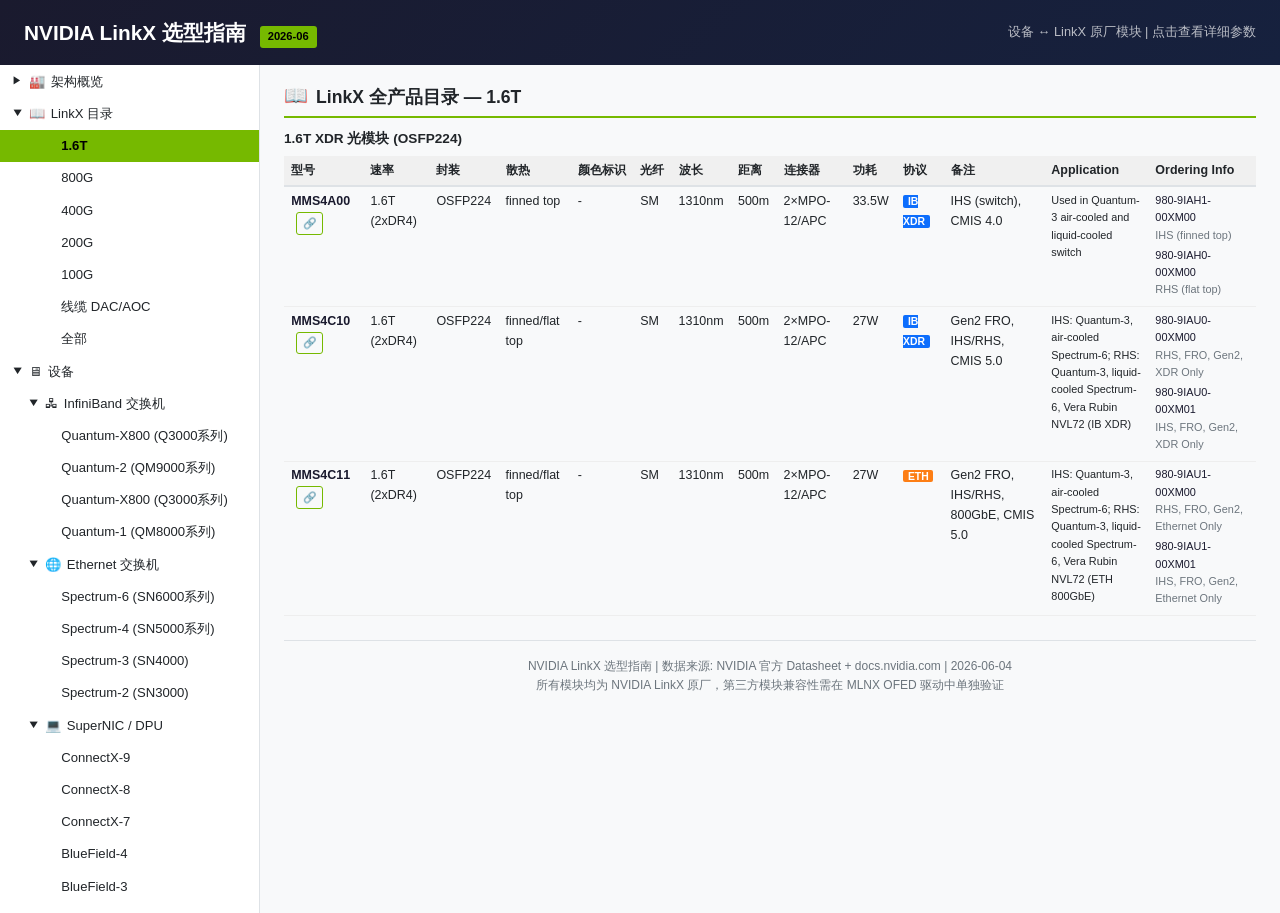
==== commit d05aa746: "Signed-off-by: Jason <jason-solo@foxmail.com>" ====
--- a/nvidia-linkx-selector/nvidia-linkx-selector.html
+++ b/nvidia-linkx-selector/nvidia-linkx-selector.html
@@ -8,9 +8,7 @@
 :root{--bg:#f8f9fa;--card:#fff;--border:#dee2e6;--accent:#76b900;--accent2:#1a1a2e;--text:#212529;--muted:#6c757d;--ib:#0d6efd;--eth:#fd7e14;--linkx:#76b900;--sidebar-w:260px}
 *{margin:0;padding:0;box-sizing:border-box}
 body{font-family:-apple-system,BlinkMacSystemFont,"Segoe UI",Roboto,sans-serif;background:var(--bg);color:var(--text);line-height:1.6}
-.header{background:linear-gradient(135deg,#1a1a2e,#16213e);color:#fff;padding:1rem 1.5rem;display:flex;align-items:center;justify-content:space-between;flex-wrap:wrap;gap:.5rem}
-.back-button{display:inline-flex;align-items:center;gap:.35rem;padding:.3rem .7rem;background:rgba(255,255,255,.15);color:#fff;text-decoration:none;border-radius:5px;font-size:.82rem;font-weight:500;transition:all .2s;border:1px solid rgba(255,255,255,.25)}
-.back-button:hover{background:rgba(255,255,255,.3);transform:translateX(-2px)}
+.header{background:linear-gradient(135deg,#1a1a2e,#16213e);color:#fff;padding:1rem 1.5rem;display:flex;align-items:center;justify-content:space-between}
 .header h1{font-size:1.3rem}
 .header h1 .badge{display:inline-block;background:var(--accent);color:#000;padding:.1rem .5rem;border-radius:3px;font-size:.7rem;font-weight:700;margin-left:.5rem}
 .header .subtitle{opacity:.7;font-size:.8rem}
@@ -95,13 +93,6 @@
 .arch-label{color:var(--muted);white-space:nowrap;min-width:90px;font-weight:600}
 .arch-val{font-weight:400}
 .footer{text-align:center;padding:1rem;color:var(--muted);font-size:.75rem;border-top:1px solid var(--border);margin-top:1.5rem}
-.app-footer{background:var(--card);border-top:1px solid var(--border);padding:.5rem 0;margin-top:auto;text-align:center}
-.app-footer .footer-content{max-width:1200px;margin:0 auto;padding:0 1rem}
-.app-footer p{color:var(--muted);font-size:.75rem;margin:0}
-.app-footer a{color:var(--accent2);text-decoration:none;font-weight:500}
-.app-footer a:hover{text-decoration:underline}
-.app-footer .footer-links{display:flex;justify-content:center;align-items:center;gap:.75rem;flex-wrap:wrap;margin-top:.2rem}
-.app-footer .separator{color:#ccc}
 @media(max-width:900px){
 .sidebar{position:fixed;top:52px;left:0;bottom:0;z-index:50;transform:translateX(-100%);transition:transform .25s}
 .sidebar.show{transform:translateX(0)}
@@ -114,10 +105,6 @@
 </head>
 <body>
 <div class="header">
-<a href="../home/index.html" class="back-button">
-<svg width="20" height="20" viewBox="0 0 24 24" fill="none" stroke="currentColor" stroke-width="2"><path d="M19 12H5M12 19l-7-7 7-7"/></svg>
-<span>返回首页</span>
-</a>
 <h1>NVIDIA LinkX 选型指南 <span class="badge">2026-06</span></h1>
 <span class="subtitle">设备 &harr; LinkX 原厂模块 | 点击查看详细参数</span>
 </div>
@@ -216,9 +203,20 @@
 eth:null,
 specs:{"ASIC":"Quantum-2","SerDes":"100G-PAM4/lane","交换容量":"51.2Tbps","兼容OS":"NVOS (UFM / MLNX-OS)"},
 skus:[
-{model:"QM9700",opn:"-",height:"1U",cooling:"风冷",power:"AC",ports:"64×OSFP (128×400G)",note:"标准AC"},
-{model:"QM9701",opn:"-",height:"1U",cooling:"风冷",power:"48V DC",ports:"64×OSFP (128×400G)",note:"DC版"},
-{model:"QM9790",opn:"-",height:"1U",cooling:"风冷",power:"AC",ports:"64×OSFP (128×400G)",note:"无SHARP版"}
+{model:"QM9700",opn:"920-9B210-00FN-xxx",height:"1U",cooling:"风冷",power:"AC",ports:"64×OSFP (128×400G)",note:"标准AC"},
+{model:"QM9701",opn:"920-9B210-00FN-ND0",height:"1U",cooling:"风冷",power:"48V DC",ports:"64×OSFP (128×400G)",note:"DC版"},
+{model:"QM9790",opn:"920-9B210-00FN-0D2",height:"1U",cooling:"风冷",power:"AC",ports:"64×OSFP (128×400G)",note:"无SHARP版"}
+],
+modules:[]},
+{id:"qx8",cat:"ib-switch",name:"Quantum-X800 (Q3000系列)",tags:["IB","800G"],summary:"XDR 800G InfiniBand交换机系列, 115.2Tbps",
+ib:{rates:["XDR 800G","NDR 400G","HDR 200G"],serdes:"200G-PAM4/lane",active:[0]},
+eth:null,
+specs:{"ASIC":"Quantum-X800","SerDes":"200G-PAM4/lane","交换容量":"115.2Tbps","兼容OS":"NVOS (UFM)"},
+skus:[
+{model:"Q3200-RA",opn:"920-9B34F-00RX-FS0",height:"2U",cooling:"风冷",power:"AC",ports:"2×36×OSFP (72×800G)",note:"双交换机"},
+{model:"Q3400-RA",opn:"920-9B36F-00RX-8S0",height:"4U",cooling:"风冷",power:"AC",ports:"72×OSFP (144×800G)",note:"单交换机AC"},
+{model:"Q3401-RD",opn:"920-9B36P-00RX-8S0",height:"4U",cooling:"风冷",power:"48-54V DC",ports:"72×OSFP (144×800G)",note:"单交换机DC"},
+{model:"Q3450-LD",opn:"920-9B36M-00MX-8ES",height:"4U",cooling:"液冷",power:"48V DC",ports:"144×MPO (144×800G)",note:"CPO硅光"}
 ],
 modules:[]},
 {id:"qm1",cat:"ib-switch",name:"Quantum-1 (QM8000系列)",tags:["IB","200G"],summary:"HDR 200G InfiniBand交换机, 6.4T/8.0T",
@@ -226,7 +224,7 @@
 eth:null,
 specs:{"ASIC":"Quantum-1","SerDes":"50G-PAM4/lane","交换容量":"6.4T / 8.0T","兼容OS":"NVOS (UFM / MLNX-OS)"},
 skus:[
-{model:"QM8700",opn:"-",height:"1U",cooling:"风冷",power:"AC",ports:"32×QSFP56 或 40×QSFP56",note:"6.4T / 8.0T"}
+{model:"QM8700",opn:"920-9B110-00FN-xxx",height:"1U",cooling:"风冷",power:"AC",ports:"32×QSFP56 或 40×QSFP56",note:"6.4T / 8.0T"}
 ],
 modules:[]},
 {id:"sn6",cat:"eth-switch",name:"Spectrum-6 (SN6000系列)",tags:["ETH","800G"],summary:"800GbE以太网交换机系列, 102.4Tbps",
@@ -234,9 +232,9 @@
 eth:{rates:["800GbE","400GbE","200GbE","100GbE"],serdes:"200G-PAM4/lane",active:[0]},
 specs:{"ASIC":"Spectrum-6","SerDes":"200G-PAM4/lane","交换容量":"102.4Tbps","兼容OS":"NVOS (UFM), Cumulus Linux, SONiC"},
 skus:[
-{model:"SN6600-LD",opn:"-",height:"2U",cooling:"液冷 4×UQD8 v2",power:"48-54VDC Busbar",ports:"64×OSFP (128×800G)",note:"液冷版"},
-{model:"SN6810-LD",opn:"-",height:"2U",cooling:"液冷 2×UQD8 v2",power:"48-54VDC Busbar",ports:"128×MMC-12 CPO (128×800G)",note:"CPO硅光, 无可插拔模块"},
-{model:"SN6800-LD",opn:"-",height:"5U",cooling:"液冷 10×UQD8 v2",power:"48-54VDC Busbar",ports:"512×MMC-12 CPO (2048×200G)",note:"4-ASIC CPO, 409.6T, multiplane"}
+{model:"SN6600-LD",opn:"920-9N62F-00LI-GC1",height:"2U",cooling:"液冷 4×UQD8 v2",power:"48-54VDC Busbar",ports:"64×OSFP (128×800G)",note:"液冷版"},
+{model:"SN6810-LD",opn:"920-9N67K-00LA-GC0",height:"2U",cooling:"液冷 2×UQD8 v2",power:"48-54VDC Busbar",ports:"128×MMC-12 CPO (128×800G)",note:"CPO硅光, 无可插拔模块"},
+{model:"SN6800-LD",opn:"920-9N64K-00LI-GC0",height:"5U",cooling:"液冷 10×UQD8 v2",power:"48-54VDC Busbar",ports:"512×MMC-12 CPO (2048×200G)",note:"4-ASIC CPO, 409.6T, multiplane"}
 ],
 modules:[]},
 {id:"sn5000",cat:"eth-switch",name:"Spectrum-4 (SN5000系列)",tags:["ETH","800G"],summary:"Spectrum-4 以太网交换机系列, 51.2Tbps/25.6Tbps",
@@ -256,9 +254,9 @@
 eth:{rates:["400GbE","200GbE","100GbE","50GbE","25GbE"],serdes:"50G-PAM4/lane",active:[0]},
 specs:{"ASIC":"Spectrum-3","SerDes":"50G-PAM4/lane","交换容量":"12.8T / 6.4T","兼容OS":"NVOS (MLNX-OS), Cumulus Linux, ONIE, SONiC"},
 skus:[
-{model:"SN4700",opn:"MSN4700-WS2F/R等",height:"1U",cooling:"风冷",power:"2×AC",ports:"32×QSFP-DD (12.8T)",note:"400GbE, P2C/C2P, Onyx/Cumulus/ONIE"},
-{model:"SN4600C",opn:"MSN4600-CS2F/R等",height:"2U",cooling:"风冷",power:"2×AC",ports:"64×QSFP28 (6.4T)",note:"100GbE, P2C/C2P, Onyx/Cumulus/ONIE"},
-{model:"SN4600",opn:"MSN4600-VS2FC/RC等",height:"2U",cooling:"风冷",power:"2×AC",ports:"64×QSFP56 (6.4T)",note:"200GbE, P2C/C2P, Cumulus/ONIE"}
+{model:"SN4700",opn:"920-9N301-00FB-0C0",height:"1U",cooling:"风冷",power:"2×AC",ports:"32×QSFP-DD (12.8T)",note:"400GbE, P2C/C2P, Onyx/Cumulus/ONIE"},
+{model:"SN4600C",opn:"920-9N302-00F7-0C2",height:"2U",cooling:"风冷",power:"2×AC",ports:"64×QSFP28 (6.4T)",note:"100GbE, P2C/C2P, Onyx/Cumulus/ONIE"},
+{model:"SN4600",opn:"920-9N302-00R7-0C0",height:"2U",cooling:"风冷",power:"2×AC",ports:"64×QSFP56 (6.4T)",note:"200GbE, P2C/C2P, Cumulus/ONIE"}
 ],
 modules:[]},
 {id:"sn3",cat:"eth-switch",name:"Spectrum-2 (SN3000)",tags:["ETH","100G"],summary:"100GbE以太网交换机系列, 6.4Tbps",
@@ -266,9 +264,9 @@
 eth:{rates:["100GbE","50GbE","25GbE"],serdes:"25G-NRZ/lane",active:[0]},
 specs:{"ASIC":"Spectrum-2","SerDes":"25G-NRZ/lane","交换容量":"6.4T / 3.2T / 2.4T","兼容OS":"NVOS (MLNX-OS), Cumulus Linux, ONIE, SONiC"},
 skus:[
-{model:"SN3700",opn:"MSN3700-VS2F/R等",height:"1U",cooling:"风冷",power:"2×AC",ports:"32×QSFP56 (6.4T)",note:"200GbE, P2C/C2P, Onyx/Cumulus/ONIE"},
-{model:"SN3700C",opn:"MSN3700-CS2F/R等",height:"1U",cooling:"风冷",power:"2×AC",ports:"32×QSFP28 (3.2T)",note:"100GbE, P2C/C2P, Onyx/Cumulus/ONIE"},
-{model:"SN3420",opn:"MSN3420-CB2F/R等",height:"1U",cooling:"风冷",power:"2×AC",ports:"48×SFP28 + 12×QSFP28 (2.4T)",note:"25/100GbE ToR, P2C/C2P, Onyx/Cumulus/ONIE"}
+{model:"SN3700",opn:"920-9N201-00F7-0C0",height:"1U",cooling:"风冷",power:"2×AC",ports:"32×QSFP56 (6.4T)",note:"200GbE, P2C/C2P, Onyx/Cumulus/ONIE"},
+{model:"SN3700C",opn:"920-9N201-00FA-0C0",height:"1U",cooling:"风冷",power:"2×AC",ports:"32×QSFP28 (3.2T)",note:"100GbE, P2C/C2P, Onyx/Cumulus/ONIE"},
+{model:"SN3420",opn:"920-9N213-00F7-0C0",height:"1U",cooling:"风冷",power:"2×AC",ports:"48×SFP28 + 12×QSFP28 (2.4T)",note:"25/100GbE ToR, P2C/C2P, Onyx/Cumulus/ONIE"}
 ],
 modules:[]},
 {id:"cx9",cat:"supernic",name:"ConnectX-9",tags:["IB","ETH","1.6T"],summary:"SuperNIC, 1.6T/800G, OSFP224/QSFP112, PCIe Gen6",
@@ -276,9 +274,9 @@
 eth:{rates:["800GbE","400GbE","200GbE","100GbE","50GbE","25GbE"],serdes:"200G-PAM4/lane",active:[0],note:"与IB共享200G-PAM4 SerDes"},
 specs:{"总带宽":"800G (1.6T双口)","Host":"PCIe Gen6 x16","形态":"1P OSFP224 / 2P QSFP112"},
 skus:[
-{model:"C9180",opn:"900-9X91E-00EB-ST0等",height:"-",cooling:"风冷",power:"PCIe Gen6 x16",ports:"1×OSFP224, XDR 800G/800GbE",note:"Socket-Direct, IB XDR/NDR/HDR"},
+{model:"C9180",opn:"900-9X91E-00EB-ST0",height:"-",cooling:"风冷",power:"PCIe Gen6 x16",ports:"1×OSFP224, XDR 800G/800GbE",note:"Socket-Direct, IB XDR/NDR/HDR"},
 {model:"C9180",opn:"900-9X91E-00EB-DT0",height:"-",cooling:"风冷",power:"PCIe Gen6 x16",ports:"1×OSFP224, XDR 800G/800GbE",note:"DSP option, MCIO root complex for GPU/SSD"},
-{model:"C9240",opn:"900-9X91Q-00CN-ST0等",height:"-",cooling:"风冷",power:"PCIe Gen6 x16",ports:"2×QSFP112, NDR 400G/400GbE",note:"Socket-Direct, IB XDR/NDR/HDR"}
+{model:"C9240",opn:"900-9X91Q-00CN-ST0",height:"-",cooling:"风冷",power:"PCIe Gen6 x16",ports:"2×QSFP112, NDR 400G/400GbE",note:"Socket-Direct, IB XDR/NDR/HDR"}
 ],
 modules:[]},
 {id:"cx8",cat:"supernic",name:"ConnectX-8",tags:["IB","ETH","800G"],summary:"SuperNIC, 800G, OSFP/QSFP112, PCIe Gen6",
@@ -286,9 +284,9 @@
 eth:{rates:["400GbE","200GbE","100GbE","50GbE","25GbE"],serdes:"100G-PAM4/lane",active:[0],note:"ETH最高400G (100G/lane), 低于IB"},
 specs:{"总带宽":"800 Gb/s","Host":"PCIe Gen6 x16","形态":"1P OSFP / 2P QSFP112"},
 skus:[
-{model:"C8180",opn:"900-9X81E-00EX-ST0等",height:"-",cooling:"风冷",power:"PCIe Gen6 x16",ports:"1×OSFP, XDR 800G/400GbE",note:"Socket-Direct/Multi-Host, IB XDR/NDR/HDR"},
-{model:"C8180L",opn:"900-9X81E-00EX-DT0等",height:"-",cooling:"风冷",power:"PCIe Gen6 x16",ports:"1×OSFP, XDR 800G/400GbE",note:"Socket-Direct/Multi-Host, IB XDR/NDR/HDR"},
-{model:"C8240",opn:"900-9X81Q-00CN-ST0等",height:"-",cooling:"风冷",power:"PCIe Gen6 x16",ports:"2×QSFP112, NDR 400G/400GbE",note:"DSP option, MCIO root complex, IB XDR/NDR/HDR"}
+{model:"C8180",opn:"900-9X81E-00EX-ST0",height:"-",cooling:"风冷",power:"PCIe Gen6 x16",ports:"1×OSFP, XDR 800G/400GbE",note:"Socket-Direct/Multi-Host, IB XDR/NDR/HDR"},
+{model:"C8180L",opn:"900-9X81E-00EX-SL0",height:"-",cooling:"风冷",power:"PCIe Gen6 x16",ports:"1×OSFP, XDR 800G/400GbE",note:"Socket-Direct/Multi-Host, IB XDR/NDR/HDR"},
+{model:"C8240",opn:"900-9X81Q-00CN-ST0",height:"-",cooling:"风冷",power:"PCIe Gen6 x16",ports:"2×QSFP112, NDR 400G/400GbE",note:"DSP option, MCIO root complex, IB XDR/NDR/HDR"}
 ],
 modules:[]},
 {id:"cx7",cat:"supernic",name:"ConnectX-7",tags:["IB","ETH","400G"],summary:"400G SuperNIC, PCIe Gen4/5, IB+ETH双模",
@@ -317,13 +315,19 @@
 eth:{rates:["400GbE","200GbE","100GbE","50GbE","25GbE"],serdes:"100G-PAM4/lane",active:[0]},
 specs:{"网络带宽":"400 Gb/s","Host":"PCIe 5.0 x16","安全":"IPsec/TLS/MACsec/PSP, PKA, TRNG","存储":"NVMe-oF, NVMe/TCP, BlueField SNAP"},
 skus:[
-{model:"B3240",opn:"900-9D3B6-00CN-AB0等",height:"Dual-Slot FHHL",cooling:"风冷",power:"x16+Ext",ports:"2×QSFP112, NDR 400G/400GbE",note:"P-Series 16核, 32GB DDR5, Crypto, BMC"},
+{model:"B3240",opn:"900-9D3B6-00CN-AB0",height:"Dual-Slot FHHL",cooling:"风冷",power:"x16+Ext",ports:"2×QSFP112, NDR 400G/400GbE",note:"P-Series 16核, 32GB DDR5, Crypto, BMC"},
+{model:"B3240",opn:"900-9D3B6-00SN-AB0",height:"Dual-Slot FHHL",cooling:"风冷",power:"x16+Ext",ports:"2×QSFP112, NDR 400G/400GbE",note:"P-Series 16核, 32GB DDR5, 无Crypto, BMC"},
 {model:"B3240",opn:"900-9D3B6-00CN-PA0",height:"Single-Slot FHHL",cooling:"风冷",power:"x16+Ext",ports:"2×QSFP112, NDR 400G/400GbE",note:"P-Series 16核, 32GB, 冷通道服务器专用"},
-{model:"B3220",opn:"900-9D3B6-00CV-AA0等",height:"Single-Slot FHHL",cooling:"风冷",power:"x16+Ext",ports:"2×QSFP112, NDR200 200G/200GbE",note:"P-Series 16核, 32GB DDR5, Crypto, BMC"},
-{model:"B3210E",opn:"900-9D3B6-00CC-EA0等",height:"Single-Slot FHHL",cooling:"风冷",power:"x16+Ext",ports:"2×QSFP112, HDR100 100G/100GbE",note:"E-Series 16核, 32GB DDR5, Crypto, BMC"},
-{model:"B3220L",opn:"900-9D3B4-00CV-EA0等",height:"Single-Slot FHHL",cooling:"风冷",power:"x16",ports:"2×QSFP112, NDR200 200G/200GbE",note:"SuperNIC, E-Series 8核, 16GB, Crypto"},
-{model:"B3210L",opn:"900-9D3B4-00CC-EA0等",height:"Single-Slot FHHL",cooling:"风冷",power:"x16",ports:"2×QSFP112, HDR100 100G/100GbE",note:"SuperNIC, E-Series 8核, 16GB, Crypto"},
-{model:"B3140H",opn:"900-9D3D4-00EN-HA0等",height:"Single-Slot HHHL",cooling:"风冷",power:"x16",ports:"1×QSFP112, NDR 400G/400GbE",note:"SuperNIC, E-Series 8核, 16GB, Crypto"}
+{model:"B3220",opn:"900-9D3B6-00CV-AA0",height:"Single-Slot FHHL",cooling:"风冷",power:"x16+Ext",ports:"2×QSFP112, NDR200 200G/200GbE",note:"P-Series 16核, 32GB DDR5, Crypto, BMC"},
+{model:"B3220",opn:"900-9D3B6-00SV-AA0",height:"Single-Slot FHHL",cooling:"风冷",power:"x16+Ext",ports:"2×QSFP112, NDR200 200G/200GbE",note:"P-Series 16核, 32GB DDR5, 无Crypto, BMC"},
+{model:"B3210E",opn:"900-9D3B6-00CC-EA0",height:"Single-Slot FHHL",cooling:"风冷",power:"x16+Ext",ports:"2×QSFP112, HDR100 100G/100GbE",note:"E-Series 16核, 32GB DDR5, Crypto, BMC"},
+{model:"B3210E",opn:"900-9D3B6-00SC-EA0",height:"Single-Slot FHHL",cooling:"风冷",power:"x16+Ext",ports:"2×QSFP112, HDR100 100G/100GbE",note:"E-Series 16核, 32GB DDR5, 无Crypto, BMC"},
+{model:"B3220L",opn:"900-9D3B4-00CV-EA0",height:"Single-Slot FHHL",cooling:"风冷",power:"x16",ports:"2×QSFP112, NDR200 200G/200GbE",note:"SuperNIC, E-Series 8核, 16GB, Crypto"},
+{model:"B3220L",opn:"900-9D3B4-00SV-EA0",height:"Single-Slot FHHL",cooling:"风冷",power:"x16",ports:"2×QSFP112, NDR200 200G/200GbE",note:"SuperNIC, E-Series 8核, 16GB, 无Crypto"},
+{model:"B3210L",opn:"900-9D3B4-00CC-EA0",height:"Single-Slot FHHL",cooling:"风冷",power:"x16",ports:"2×QSFP112, HDR100 100G/100GbE",note:"SuperNIC, E-Series 8核, 16GB, Crypto"},
+{model:"B3210L",opn:"900-9D3B4-00SC-EA0",height:"Single-Slot FHHL",cooling:"风冷",power:"x16",ports:"2×QSFP112, HDR100 100G/100GbE",note:"SuperNIC, E-Series 8核, 16GB, 无Crypto"},
+{model:"B3140H",opn:"900-9D3D4-00EN-HA0",height:"Single-Slot HHHL",cooling:"风冷",power:"x16",ports:"1×QSFP112, NDR 400G/400GbE",note:"SuperNIC, E-Series 8核, 16GB, Crypto"},
+{model:"B3140H",opn:"900-9D3D4-00NN-HA0",height:"Single-Slot HHHL",cooling:"风冷",power:"x16",ports:"1×QSFP112, NDR 400G/400GbE",note:"SuperNIC, E-Series 8核, 16GB, 无Crypto"}
 ],
 modules:[]}
 ];
@@ -383,6 +387,43 @@
 "MCP1600-C0xxEyyz":"100GbE DAC (switch-to-switch, 1-5m)",
 "MFA1A00-xxxx":"100G IB EDR/ETH AOC (switch-to-switch, 3-100m)"
 };
+const MOD_OPN={
+"MMS4A00":[{legacy:"MMS4A00",opn:"980-9IAH1-00XM00",desc:"IHS (finned top)"},{legacy:"MMS4A00",opn:"980-9IAH0-00XM00",desc:"RHS (flat top)"}],
+"MMS4C10":[{legacy:"MMS4C10",opn:"980-9IAU0-00XM00",desc:"RHS, FRO, Gen2, XDR Only"},{legacy:"MMS4C10",opn:"980-9IAU0-00XM01",desc:"IHS, FRO, Gen2, XDR Only"}],
+"MMS4C11":[{legacy:"MMS4C11",opn:"980-9IAU1-00XM00",desc:"RHS, FRO, Gen2, Ethernet Only"},{legacy:"MMS4C11",opn:"980-9IAU1-00XM01",desc:"IHS, FRO, Gen2, Ethernet Only"}],
+"MMS4X00-NS":[{legacy:"MMS4X00-NS",opn:"980-9I30H-00NM00",desc:"Finned top"},{legacy:"MMS4X00-NS-FLT",opn:"980-9I30I-00NM00",desc:"Flat top"}],
+"MMS4X00-NM":[{legacy:"MMS4X00-NM",opn:"980-9I30G-00NM00",desc:"Finned top, 500m"},{legacy:"MMS4X00-NM-FLT",opn:"980-9I301-00NM00",desc:"Flat top, 500m"}],
+"MMS4X90-NR":[{legacy:"MMS4X90-NR",opn:"980-9IB70-00YL00",desc:"2xLR4, 10km, finned"}],
+"MMS4X00-NM-HGX":[{legacy:"MMS4X00-NM-HGX",opn:"980-9I302-00NM00",desc:"Flat top, 500m, HGX Rubin NVL8"}],
+"MCA4K00":[{legacy:"MCA4K00-NCAAD",opn:"980-9IAK0-NCAAD",desc:"1m, IHS"},{legacy:"MCA4K00-NCAAE",opn:"980-9IAK0-NCAAE",desc:"2m, IHS"},{legacy:"MCA4K00-NCAAF",opn:"980-9IAK0-NCAAF",desc:"3m, IHS"},{legacy:"MCA4K00-NCAAG",opn:"980-9IAK0-NCAAG",desc:"4m, IHS"},{legacy:"MCA4K00-NCAAH",opn:"980-9IAK0-NCAAH",desc:"5m, IHS"},{legacy:"MCA4K00-NCBAD",opn:"980-9IAK0-NCBAD",desc:"1m, RHS"},{legacy:"MCA4K00-NCBAE",opn:"980-9IAK0-NCBAE",desc:"2m, RHS"},{legacy:"MCA4K00-NCBAF",opn:"980-9IAK0-NCBAF",desc:"3m, RHS"},{legacy:"MCA4K00-NCBAG",opn:"980-9IAK0-NCBAG",desc:"4m, RHS"},{legacy:"MCA4K00-NCBAH",opn:"980-9IAK0-NCBAH",desc:"5m, RHS"}],
+"MCA4K50":[{legacy:"MCA4K50-NCAAD",opn:"980-9IAK5-NCAAD",desc:"1m, IHS"},{legacy:"MCA4K50-NCAAE",opn:"980-9IAK5-NCAAE",desc:"2m, IHS"},{legacy:"MCA4K50-NCAAF",opn:"980-9IAK5-NCAAF",desc:"3m, IHS"},{legacy:"MCA4K50-NCAAG",opn:"980-9IAK5-NCAAG",desc:"4m, IHS"},{legacy:"MCA4K50-NCAAH",opn:"980-9IAK5-NCAAH",desc:"5m, IHS"},{legacy:"MCA4K50-NCBAD",opn:"980-9IAK5-NCBAD",desc:"1m, RHS"},{legacy:"MCA4K50-NCBAE",opn:"980-9IAK5-NCBAE",desc:"2m, RHS"},{legacy:"MCA4K50-NCBAF",opn:"980-9IAK5-NCBAF",desc:"3m, RHS"},{legacy:"MCA4K50-NCBAG",opn:"980-9IAK5-NCBAG",desc:"4m, RHS"},{legacy:"MCA4K50-NCBAH",opn:"980-9IAK5-NCBAH",desc:"5m, RHS"}],
+"MCA7K10":[{legacy:"MCA7K10-NCAAD",opn:"980-9IAK7-NCAAD",desc:"1m, IHS→RHS"},{legacy:"MCA7K10-NCAAE",opn:"980-9IAK7-NCAAE",desc:"2m, IHS→RHS"},{legacy:"MCA7K10-NCAAF",opn:"980-9IAK7-NCAAF",desc:"3m, IHS→RHS"}],
+"MCP7Y00":[{legacy:"MCP7Y00-NCAAD",opn:"980-9I7Y0-NCAAD",desc:"1m"},{legacy:"MCP7Y00-NCAAE",opn:"980-9I7Y0-NCAAE",desc:"2m"},{legacy:"MCP7Y00-NCAAF",opn:"980-9I7Y0-NCAAF",desc:"3m"}],
+"MCP7Y10":[{legacy:"MCP7Y10-NCAAD",opn:"980-9I7Y1-NCAAD",desc:"1m"},{legacy:"MCP7Y10-NCAAE",opn:"980-9I7Y1-NCAAE",desc:"2m"},{legacy:"MCP7Y10-NCAAF",opn:"980-9I7Y1-NCAAF",desc:"3m"}],
+"MCA4J80":[{legacy:"MCA4J80-NCAAF",opn:"980-9IAJ8-NCAAF",desc:"3m, IHS"},{legacy:"MCA4J80-NCAAG",opn:"980-9IAJ8-NCAAG",desc:"4m, IHS"},{legacy:"MCA4J80-NCAAH",opn:"980-9IAJ8-NCAAH",desc:"5m, IHS"},{legacy:"MCA4J80-NCBAF",opn:"980-9IAJ8-NCBAF",desc:"3m, RHS"},{legacy:"MCA4J80-NCBAG",opn:"980-9IAJ8-NCBAG",desc:"4m, RHS"},{legacy:"MCA4J80-NCBAH",opn:"980-9IAJ8-NCBAH",desc:"5m, RHS"}],
+"MCP1600":[{legacy:"MCP1600-CBAA",opn:"980-9I160-CBAA",desc:"1m, CA-L"},{legacy:"MCP1600-CBAB",opn:"980-9I160-CBAB",desc:"2m, CA-L"},{legacy:"MCP1600-CBAC",opn:"980-9I160-CBAC",desc:"3m, CA-L"},{legacy:"MCP1600-CBAD",opn:"980-9I160-CBAD",desc:"4m, CA-L"},{legacy:"MCP1600-CBAE",opn:"980-9I160-CBAE",desc:"5m, CA-L"},{legacy:"MCP1600-CBBA",opn:"980-9I160-CBBA",desc:"1m, CA-N"},{legacy:"MCP1600-CBBB",opn:"980-9I160-CBBB",desc:"2m, CA-N"},{legacy:"MCP1600-CBBC",opn:"980-9I160-CBBC",desc:"3m, CA-N"},{legacy:"MCP1600-CBBD",opn:"980-9I160-CBBD",desc:"4m, CA-N"}],
+"MAM1Q00A":[{legacy:"MAM1Q00A-CAAA",opn:"980-9I1Q0-CAAA",desc:"QSA Adapter"},{legacy:"MAM1Q00A-CABA",opn:"980-9I1Q0-CABA",desc:"QSA Adapter"},{legacy:"MAM1Q00A-CBAA",opn:"980-9I1Q0-CBAA",desc:"QSA Adapter"},{legacy:"MAM1Q00A-CBBA",opn:"980-9I1Q0-CBBA",desc:"QSA Adapter"}],
+"MMS4A20":[{legacy:"MMS4A20-XM800",opn:"980-9IAT0-00XM00",desc:"800Gbps, OSFP DR4, MPO,APC 1310nm SMF, 500m, RHS"}],
+"MMS4X00-NM16":[{legacy:"MMS4X00-NM16",opn:"980-9I30J-F4NM00",desc:"800Gbps, Ethernet, OSFP, 1xMPO16, 1310nm SMF, 500m, finned"}],
+"MMS4X50-NM":[{legacy:"MMS4X50-NM",opn:"980-9I30L-00N000",desc:"800Gbps, 2xFR4, 2xNDR, OSFP, 2xLC-LC, 1310nm SMF, 2km, finned"}],
+"MMS4X00-NS-T":[{legacy:"MMS4X00-NS-T",opn:"980-9I30H-F4NM00",desc:"800GBPS,2X400GbE, OSFP, 2XMPO12 APC, 1310NM SMF, 100M, FINNED"}],
+"MMS4X00-NM-T":[{legacy:"MMS4X00-NM-T",opn:"980-9I30G-F4NM00",desc:"800GBPS,2X400GbE, OSFP, 2XMPO, 1310NM SMF, 500M, FINNED"}],
+"MMA4Z00-NS-T":[{legacy:"MMA4Z00-NS-T",opn:"980-9I510-F4NS00",desc:"800GBPS,2X400GbE, OSFP, 2XMPO12 APC, 850NM MMF, 50M, FINNED"}],
+"MMA4Z00-NS400":[{legacy:"MMA4Z00-NS400",opn:"980-9I51S-00NS00",desc:"400Gbps, NDR, OSFP, MPO12 APC, 850nm, 50m, flat top"}],
+"MMA4Z00-NS400-T":[{legacy:"MMA4Z00-NS400-T",opn:"980-9I51S-F4NS00",desc:"400GBPS,400GbE, OSFP, MPO12 APC, 850NM MMF, 50M, FLAT TOP"}],
+"MMS4X00-NS400":[{legacy:"MMS4X00-NS400",opn:"980-9I31N-00NM00",desc:"400Gbps, NDR, OSFP, MPO, 1310nm SMF, 100m, flat top"}],
+"MMA1Z00-NS400":[{legacy:"MMA1Z00-NS400",opn:"980-9I693-00NS00",desc:"400Gbps,NDR, QSFP112, MPO12 APC, 850nm MMF, 50m, flat top"}],
+"MMA1Z00-NS400-T":[{legacy:"MMA1Z00-NS400-T",opn:"980-9I693-F4NS00",desc:"400GBPS,400GbE, QSFP112, MPO12 APC, 850NM MMF, 50M, FLAT TOP"}],
+"MMS1X00-NS400":[{legacy:"MMS1X00-NS400",opn:"980-9I068-00NM00",desc:"400Gbps, NDR, QSFP112, MPO, 1310nm SMF, 100m, flat top"}],
+"MMA1B00-E100":[{legacy:"MMA1B00-E100",opn:"980-9I17L-00E000",desc:"IB EDR, QSFP28, MPO, 850nm, 100m"}],
+"MMA1B00-C100D":[{legacy:"MMA1B00-C100D",opn:"980-9I149-00CS00",desc:"100GbE, QSFP28, MPO, 850nm, SR4, 100m, DDMI"}],
+"MMS1V70-CM":[{legacy:"MMS1V70-CM",opn:"980-9I042-00C000",desc:"100GbE, QSFP28, LC-LC, 1310nm, DR1"}],
+"MMS1V00-WM":[{legacy:"MMS1V00-WM",opn:"980-9I16Y-00W000",desc:"400GbE, QSFP-DD, DR4, 500m SM"}],
+"MCP4Y10-Nxxx":[{legacy:"MCP4Y10-N00A",opn:"980-9IA0K-00N00A",desc:"800Gb/s, OSFP, 0.5m"},{legacy:"MCP4Y10-N001",opn:"980-9IA0F-00N001",desc:"800Gb/s, OSFP, 1m"},{legacy:"MCP4Y10-N01A",opn:"980-9IA0Q-00N01A",desc:"800Gb/s, OSFP, 1.5m"},{legacy:"MCP4Y10-N002",opn:"980-9IA0I-00N002",desc:"800Gb/s, OSFP, 2m"}],
+"MCP7Y10":[{legacy:"MCP7Y10-N001",opn:"980-9I928-00N001",desc:"800Gb/s to 2x400Gb/s, OSFP to 2xQSFP112, 1m"},{legacy:"MCP7Y10-N01A",opn:"980-9I80A-00N01A",desc:"800Gb/s to 2x400Gb/s, OSFP to 2xQSFP112, 1.5m"},{legacy:"MCP7Y10-N002",opn:"980-9I929-00N002",desc:"800Gb/s to 2x400Gb/s, OSFP to 2xQSFP112, 2m"},{legacy:"MCP7Y10-N02A",opn:"980-9I80Q-00N02A",desc:"800Gb/s to 2x400Gb/s, OSFP to 2xQSFP112, 2.5m"},{legacy:"MCP7Y10-N003",opn:"980-9I80P-00N003",desc:"800Gb/s to 2x400Gb/s, OSFP to 2xQSFP112, 3m"}],
+"MFA7U10-H00x":[{legacy:"MFA7U10-H003",opn:"980-9I41X-00H003",desc:"400Gb/s to 2x200Gb/s, OSFP to 2xQSFP56, 3m"},{legacy:"MFA7U10-H005",opn:"980-9I11Z-00H005",desc:"400Gb/s to 2x200Gb/s, OSFP to 2xQSFP56, 5m"},{legacy:"MFA7U10-H010",opn:"980-9I111-00H010",desc:"400Gb/s to 2x200Gb/s, OSFP to 2xQSFP56, 10m"},{legacy:"MFA7U10-H015",opn:"980-9I113-00H015",desc:"400Gb/s to 2x200Gb/s, OSFP to 2xQSFP56, 15m"},{legacy:"MFA7U10-H020",opn:"980-9I115-00H020",desc:"400Gb/s to 2x200Gb/s, OSFP to 2xQSFP56, 20m"},{legacy:"MFA7U10-H030",opn:"980-9I117-00H030",desc:"400Gb/s to 2x200Gb/s, OSFP to 2xQSFP56, 30m"}],
+"MFS1S00-HxxxV":[{legacy:"MFS1S00-H003V",opn:"980-9I457-00H003",desc:"200Gbps, QSFP56, 3m"},{legacy:"MFS1S00-H005V",opn:"980-9I45D-00H005",desc:"200Gbps, QSFP56, 5m"},{legacy:"MFS1S00-H010V",opn:"980-9I45J-00H010",desc:"200Gbps, QSFP56, 10m"},{legacy:"MFS1S00-H015V",opn:"980-9I45O-00H015",desc:"200Gbps, QSFP56, 15m"},{legacy:"MFS1S00-H020V",opn:"980-9I45T-00H020",desc:"200Gbps, QSFP56, 20m"},{legacy:"MFS1S00-H030V",opn:"980-9I440-00H030",desc:"200Gbps, QSFP56, 30m"},{legacy:"MFS1S00-H050V",opn:"980-9I447-00H050",desc:"200Gbps, QSFP56, 50m"},{legacy:"MFS1S00-H100V",opn:"980-9I44H-00H100",desc:"200Gbps, QSFP56, 100m"}]
+};
 const CATALOG=[
 {cat:"1.6t",group:"1.6T XDR 光模块 (OSFP224)",items:[
 {pn:"MMS4A00",rate:"1.6T (2xDR4)",fiber:"SM",wl:"1310nm",dist:"500m",conn:"2×MPO-12/APC",pwr:"33.5W",temp:"20~70°C",proto:"IB XDR",form:"OSFP224",top:"finned top",color:"-",note:"IHS (switch), CMIS 4.0"},
@@ -393,8 +434,7 @@
 {pn:"MMS4A20",rate:"800G (DR4)",fiber:"SM",wl:"1310nm",dist:"500m",conn:"1×MPO-12/APC",pwr:"18W",temp:"0~70°C",proto:"IB XDR",form:"OSFP",top:"flat top",color:"-",note:"Single-port RHS, CMIS 4.0"}
 ]},
 {cat:"800g",group:"800G NDR 光模块 (OSFP, 100G-PAM4/lane)",items:[
-{pn:"MMS4X00-NM",rate:"800G (2xDR4)",fiber:"SM",wl:"1310nm",dist:"500m",conn:"2×MPO-12/APC",pwr:"17W",temp:"0~70°C",proto:"IB NDR / ETH",form:"OSFP",top:"finned top",color:"purple tab",note:"CMIS 4.0"},
-{pn:"MMS4X00-NM-FLT",rate:"800G (2xDR4)",fiber:"SM",wl:"1310nm",dist:"500m",conn:"2×MPO-12/APC",pwr:"17W",temp:"0~70°C",proto:"IB NDR / ETH",form:"OSFP",top:"flat top",color:"purple tab",note:"DGX/H100, 没有独立页面(在MMS4X00-NM主页里有简介), CMIS 4.0"},
+{pn:"MMS4X00-NM",rate:"800G (2xDR4)",fiber:"SM",wl:"1310nm",dist:"500m",conn:"2×MPO-12/APC",pwr:"17W",temp:"0~70°C",proto:"IB NDR / ETH",form:"OSFP",top:"finned/flat top",color:"purple tab",note:"CMIS 4.0"},
 {pn:"MMS4X00-NM-HGX",rate:"800G (2xDR4)",fiber:"SM",wl:"1310nm",dist:"500m",conn:"2×MPO-12/APC",pwr:"15W",temp:"0~70°C",proto:"ETH",form:"OSFP",top:"flat top",color:"-",note:"Rubin NVL8 only, CMIS 4.0+"},
 {pn:"MMS4X50-NM",rate:"800G (2xFR4)",fiber:"SM",wl:"CWDM4 EML",dist:"2km",conn:"2×LC Duplex",pwr:"17W",temp:"0~70°C",proto:"IB NDR / ETH",form:"OSFP",top:"finned top",color:"bright green tab",note:"CMIS 5.0"},
 {pn:"MMS4X90-NR",rate:"800G (2xLR4)",fiber:"SM",wl:"CWDM4 EML",dist:"10km",conn:"2×LC Duplex",pwr:"17W",temp:"0~70°C",proto:"ETH",form:"OSFP",top:"finned top",color:"-",note:"CMIS 5.0"},
@@ -504,11 +544,13 @@
 CATALOG.forEach(g=>{
 if(cat&&cat!=="all-mod"&&g.cat!==cat)return;
 html+=`<div style="font-weight:600;font-size:.85rem;margin:.6rem 0 .2rem">${g.group}</div>`;
-html+=`<table class="mod-table"><thead><tr><th>型号</th><th>速率</th><th>封装</th><th>散热</th><th>颜色标识</th><th>光纤</th><th>波长</th><th>距离</th><th>连接器</th><th>功耗</th><th>协议</th><th>备注</th><th>Application</th></tr></thead><tbody>`;
+html+=`<table class="mod-table"><thead><tr><th>型号</th><th>速率</th><th>封装</th><th>散热</th><th>颜色标识</th><th>光纤</th><th>波长</th><th>距离</th><th>连接器</th><th>功耗</th><th>协议</th><th>备注</th><th>Application</th><th>Ordering Info</th></tr></thead><tbody>`;
 g.items.forEach(it=>{
 const pnCell=MOD_URL[it.pn]?`<td class="pn"><span onclick="copyPN(this,'${it.pn}')" title="点击复制" style="cursor:pointer">${it.pn}</span><a class="doc-link" href="${MOD_URL[it.pn]}" target="_blank" title="官方文档">&#x1F517;</a></td>`:`<td class="pn" onclick="copyPN(this,'${it.pn}')" title="点击复制">${it.pn}</td>`;
 const app=MOD_APP[it.pn]||"";
-html+=`<tr>${pnCell}<td>${it.rate}</td><td>${it.form||"-"}</td><td>${it.top||"-"}</td><td>${it.color||"-"}</td><td>${it.fiber}</td><td>${it.wl}</td><td>${it.dist}</td><td>${it.conn}</td><td>${it.pwr}</td><td>${protoBadges(it.proto)}</td><td>${it.note}</td><td style="font-size:.68rem;max-width:200px">${app}</td></tr>`});
+const opnData=MOD_OPN[it.pn];
+const opnCell=opnData?`<td style="font-size:.68rem;max-width:180px">${opnData.map(o=>`<div style="margin-bottom:.15rem"><span style="cursor:pointer;color:var(--accent2)" onclick="copyPN(this,'${o.opn}')">${o.opn}</span><br/><span style="color:var(--muted)">${o.desc}</span></div>`).join("")}</td>`:"<td>-</td>";
+html+=`<tr>${pnCell}<td>${it.rate}</td><td>${it.form||"-"}</td><td>${it.top||"-"}</td><td>${it.color||"-"}</td><td>${it.fiber}</td><td>${it.wl}</td><td>${it.dist}</td><td>${it.conn}</td><td>${it.pwr}</td><td>${protoBadges(it.proto)}</td><td>${it.note}</td><td style="font-size:.68rem;max-width:200px">${app}</td>${opnCell}</tr>`});
 html+=`</tbody></table>`});
 return html}
 
@@ -561,6 +603,18 @@
 function buildSidebar(){
 const sb=document.getElementById("sidebar");
 let h="";
+// 架构概览
+h+=treeFolder("&#x1F3ED;","架构概览","nav-arch",false);
+h+=treeLeaf("Hopper","nav-arch-hopper");
+h+=treeLeaf("Blackwell","nav-arch-blackwell");
+h+=treeLeaf("Rubin","nav-arch-rubin");
+h+=`</div>`;
+// LinkX 目录
+h+=treeFolder("&#x1F4D6;","LinkX 目录","nav-linkx",true);
+const cats=[...new Set(CATALOG.map(g=>g.cat))];
+cats.forEach(c=>{h+=treeLeaf(catalogCatNames[c]||c,"nav-cat-"+c)});
+h+=treeLeaf("全部","nav-cat-all-mod");
+h+=`</div>`;
 // 设备
 h+=treeFolder("&#x1F5A5;","设备","nav-dev",true);
 catOrder.forEach(c=>{
@@ -568,18 +622,6 @@
 h+=treeSubFolder(catIcons[c],catNames[c],"nav-cat-"+c,true);
 devs.forEach(d=>{h+=treeLeaf(d.name,"nav-dev-"+d.id)});
 h+=`</div>`});
-h+=`</div>`;
-// 架构概览
-h+=treeFolder("&#x1F3ED;","架构概览","nav-arch",false);
-h+=treeLeaf("Hopper","nav-arch-hopper");
-h+=treeLeaf("Blackwell","nav-arch-blackwell");
-h+=treeLeaf("Rubin","nav-arch-rubin");
-h+=`</div>`;
-// LinkX 目录
-h+=treeFolder("&#x1F4D6;","LinkX 目录","nav-linkx",false);
-const cats=[...new Set(CATALOG.map(g=>g.cat))];
-cats.forEach(c=>{h+=treeLeaf(catalogCatNames[c]||c,"nav-cat-"+c)});
-h+=treeLeaf("全部","nav-cat-all-mod");
 h+=`</div>`;
 sb.innerHTML=h;
 // bind events
@@ -590,8 +632,12 @@
 navigate(el.dataset.nav);
 document.querySelector('.sidebar').classList.remove('show');
 })});
-// auto-expand first
-sb.querySelector('.tree-children.open')&&sb.querySelector('.tree-children.open');
+// auto-navigate to 1.6T
+const defaultNav=document.querySelector('.tree-item[data-nav="nav-cat-1.6t"]');
+if(defaultNav){
+defaultNav.classList.add('active');
+navigate('nav-cat-1.6t');
+}
 }
 function treeFolder(icon,label,id,open){
 return`<div class="tree-item" style="--depth:0" data-toggle="${id}"><span class="arrow${open?' open':''}">&#x25B6;</span><span class="icon">${icon}</span>${label}</div><div class="tree-children${open?' open':''}" id="${id}">`}
@@ -636,14 +682,10 @@
 devs.forEach(d=>main.innerHTML+=renderCard(d));
 });
 }
-main.innerHTML+=`<div id="footer-container"></div>`;
+main.innerHTML+=`<div class="footer">NVIDIA LinkX 选型指南 | 数据来源: NVIDIA 官方 Datasheet + docs.nvidia.com | 2026-06-04<br>所有模块均为 NVIDIA LinkX 原厂，第三方模块兼容性需在 MLNX OFED 驱动中单独验证</div>`;
 }
 
 buildSidebar();
-navigate("nav-dev-qx800");
-document.querySelector('[data-nav="nav-dev-qx800"]')&&document.querySelector('[data-nav="nav-dev-qx800"]').classList.add("active");
 </script>
-<script src="../assets/config.js"></script>
-<script src="../assets/footer.js"></script>
 </body>
 </html>
